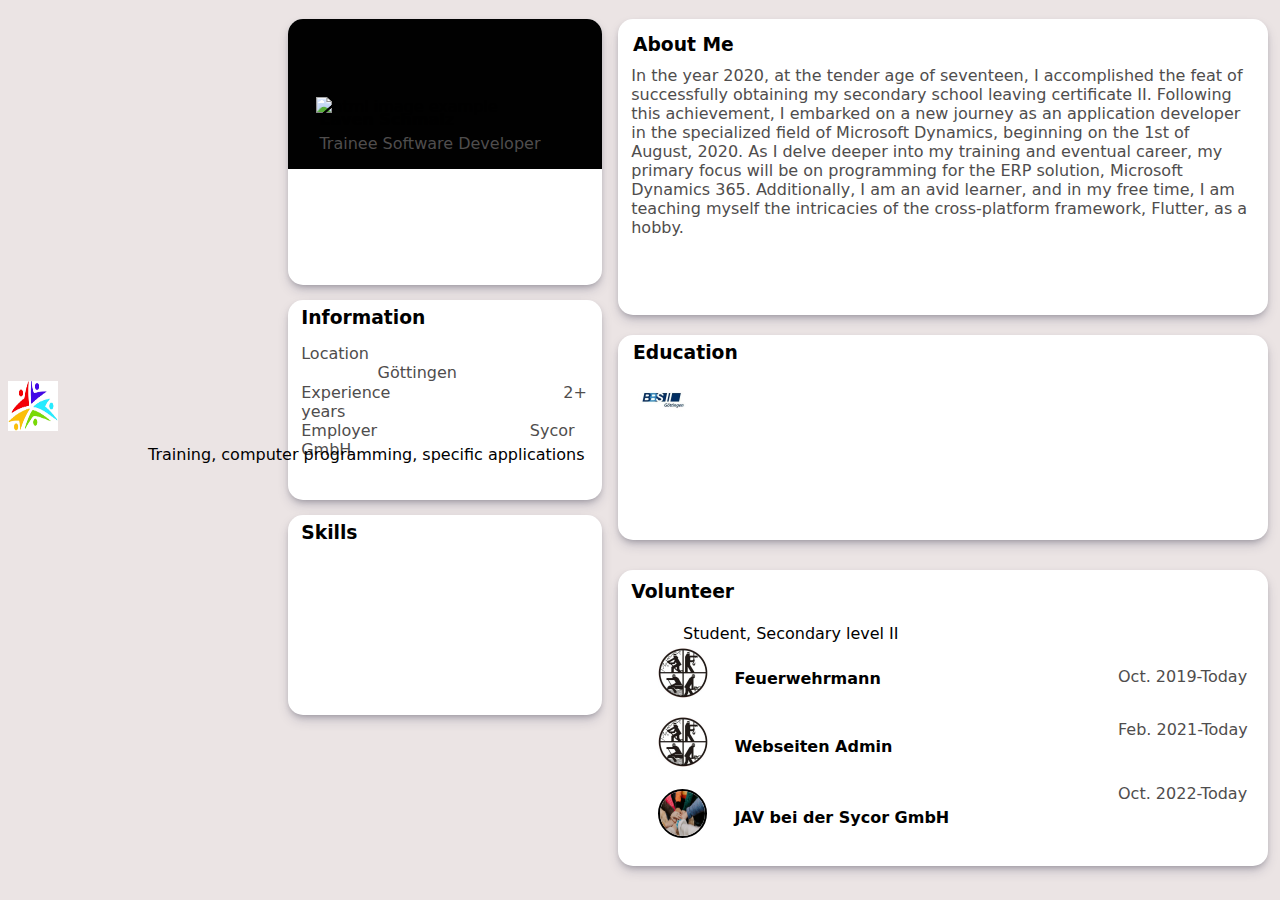
==== index.html @ 40fe6e78 "Rename Index.html to index.html" ====
<!DOCTYPE html>
<html>
    <head>
        <title>Home | Eaven</title>
        <link rel="icon" type="image/x-icon" href="/img/favIcon.png">
        <link rel="stylesheet" href="styles.css">
    </head>
    <body>
        <section class="Container">
                <div class="profil">
                    <div class="card-image background"></div>
                        <div class="avatar"><img alt="html image example" src="img/avatar3.png" width="105" height="105" />
                        </div>
                    <br>
                    <p style="font-weight: bold;">Eaven Schmalz</p>
                    <p style="color:rgb(79, 77, 77);">Trainee Software Developer</p>
                </div>
                <div class="sidecard">
                    <div class="cardheadline"><h3>Information</h3></div>
                    <div class="Location" style="color:rgb(79, 77, 77);" ><p>Location &nbsp;&nbsp;&nbsp;&nbsp;&nbsp;&nbsp;&nbsp;&nbsp;&nbsp;&nbsp;&nbsp;&nbsp; &nbsp; &nbsp; &nbsp; &nbsp;&nbsp;&nbsp;&nbsp;&nbsp;&nbsp;&nbsp;&nbsp;&nbsp;&nbsp;&nbsp;&nbsp;&nbsp;&nbsp;&nbsp;Göttingen</p></div>
                    <div class="Location" style="color:rgb(79, 77, 77);" ><p>Experience  &nbsp;&nbsp;&nbsp;&nbsp;&nbsp;&nbsp;&nbsp;&nbsp;&nbsp;&nbsp;&nbsp; &nbsp; &nbsp; &nbsp;&nbsp;&nbsp;&nbsp;&nbsp;&nbsp;&nbsp;&nbsp;&nbsp;&nbsp;&nbsp;&nbsp;&nbsp;&nbsp;&nbsp;&nbsp;     2+ years</p></div>
                    <div class="Location" style="color:rgb(79, 77, 77);"><p>Employer &nbsp;&nbsp;&nbsp;&nbsp;&nbsp;&nbsp;&nbsp;&nbsp;&nbsp;&nbsp;&nbsp;&nbsp;&nbsp;&nbsp; &nbsp; &nbsp; &nbsp;&nbsp;&nbsp;&nbsp;&nbsp;&nbsp;&nbsp;&nbsp;&nbsp;&nbsp;Sycor GmbH</p></div>
                </div>
                <div class="sidecard">
                    <div class="cardheadline"><h3>Skills</h3></div> 
                    <p></p>    
                </div>
                <div class="aboutMeCard">
                   <h3>About Me</h3>
                        <div class="cardheadline"><div class="aboutText"></div>
                            <p style="color:rgb(79, 77, 77);">In the year 2020, at the tender age of seventeen, I accomplished the feat of successfully obtaining my secondary school leaving certificate II. Following this achievement, I embarked on a new journey as an application developer in the specialized field of Microsoft Dynamics, beginning on the 1st of August, 2020.
                             As I delve deeper into my training and eventual career, my primary focus will be on programming for the ERP solution, Microsoft Dynamics 365. Additionally, I am an avid learner, and in my free time, I am teaching myself the intricacies of the cross-platform framework, Flutter, as a hobby.</p> 
                         </div>

                         <div class="aboutMeCard">

                         </div>

                         <div class="MailTo"><a href="mailto:eaven@eschmalz.de?subject"=Kontakt%mit%Eaven><span style="text-decoration: none">eaven@eschmalz.de</span></a>
                         <style>
                            a{text-decoration: none;
                            font-family: ui-sans-serif,system-ui,-apple-system,BlinkMacSystemFont,Segoe UI,Roboto,Helvetica Neue,Arial,Noto Sans,sans-serif,Apple Color Emoji,Segoe UI Emoji,Segoe UI Symbol,Noto Color Emoji;}
                         </style>
                        </div>
                    </div>
                    <div class="Icons">
                        <Icons class="fa-brands fa-github"></Icons>
                        <Icons class="fa-brands fa-linkedin"></Icons>
                        <Icons class="fa-brands fa-instagram"></Icons>
                        <Icons class="fa-brands fa-twitter"></Icons>
                    </div>
                    <div class="educationCard">
                    </div>
                    <div class="volunteerCard">
                        <div class="Resume"><div class="aboutText"></div>
                        <div class="cardheadline"><h3>Volunteer</h3></div> 
                        <div class="FeuerwehrPicFW"><img alt="html image example" src="img/FeuerwehrLogo.jfif" width="50" height="50"/>
                        <div class="volunteerTextFW" style="font-weight: 600;">Feuerwehrmann</div> 
                        <div class="FeuerwehrPicAW"><img alt="html image example" src="img/FeuerwehrLogo.jfif" width="50" height="50"/>
                        <div class="volunteerTextWA" style="font-weight: 600;">Webseiten&nbsp;Admin</div>
                        <div class="javPic"><img alt="" src="img/javPic.jpg" width="45" height="45"/>
                        <div class="volunteerTextWA" style="font-weight: 600;">JAV&nbsp;bei&nbsp;der&nbsp;Sycor&nbsp;GmbH&nbsp;</div>
                    </div>
                    </div>
                </div>
            </section>
            <div class="fwText"><p style="color:rgb(79, 77, 77);" >Oct. 2019-Today</p></div> 
            <div class="WAText"><p style="color:rgb(79, 77, 77);" >Feb. 2021-Today</p></div>
            <div class="JAVText"><p style="color:rgb(79, 77, 77);" >Oct. 2022-Today</p></div>
             <!--<div class="hr1"><hr style="border-width: 1.8px;" width="500"></div> --> 
             <div class="educationText"><h3>Education</h3></div> 
             <div class="obsImage"><img alt="html image example" src="/img/obsl.jpg" width="50" height="50"/></div>
             <div class="bbs2Image"><img alt="html image example" src="img/bbs2.jfif" width="50" height="50"/></div>

             <div class="InfoschoolBBS2"><p>Training, computer programming, specific applications</p></div>
             <div class="InfoschoolSecLvl2"><p>Student, Secondary level II</p></div>
             


    </body>
    <footer>
    </footer>
</html>
---- styles.css ----
:root{
   --background-Color: rgb(235, 228, 228);
   --box-Shadow: rgba(50, 50, 93, 0.25) 0px 6px 12px -2px, rgba(0, 0, 0, 0.3) 0px 3px 7px -3px;

}

body {
    background-color: var(--background-Color);
  }

.container{
    display: flex;
    flex-wrap: wrap;
}
.aboutMeCard h3 {
    margin-top: -11%;
    font-weight: 600;
    padding: 1mm;
    flex-wrap: wrap;

}

.Location {
font-family: ui-sans-serif,system-ui,-apple-system,BlinkMacSystemFont,Segoe UI,Roboto,Helvetica Neue,Arial,Noto Sans,sans-serif,Apple Color Emoji,Segoe UI Emoji,Segoe UI Symbol,Noto Color Emoji;
margin-left: 3.5mm;
margin-top: -15mm;
flex-wrap: wrap;

}

.cardheadline {
    font-family: ui-sans-serif,system-ui,-apple-system,BlinkMacSystemFont,Segoe UI,Roboto,Helvetica Neue,Arial,Noto Sans,sans-serif,Apple Color Emoji,Segoe UI Emoji,Segoe UI Symbol,Noto Color Emoji;
    padding:3.5mm;
    margin-top: -8%;
    flex-wrap: wrap;

}

.profil{
    font-family: ui-sans-serif,system-ui,-apple-system,BlinkMacSystemFont,Segoe UI,Roboto,Helvetica Neue,Arial,Noto Sans,sans-serif,Apple Color Emoji,Segoe UI Emoji,Segoe UI Symbol,Noto Color Emoji;
    margin: 19px 350px 10px 280px;
    background-color: white;
    width: 314px;
    height: 266px;
    border-radius: 15px;
    box-shadow: var(--box-Shadow);
    flex-wrap: wrap;
}

.profil p{
    font-family: ui-sans-serif,system-ui,-apple-system,BlinkMacSystemFont,Segoe UI,Roboto,Helvetica Neue,Arial,Noto Sans,sans-serif,Apple Color Emoji,Segoe UI Emoji,Segoe UI Symbol,Noto Color Emoji;
    margin-top: -95px;
    padding: 10%;
    line-height:2.5;
    flex-wrap: wrap;

}

.aboutMeCard h3{
    padding: 15px;
    flex-wrap: wrap;

}
.aboutMeCard{
    font-family: ui-sans-serif,system-ui,-apple-system,BlinkMacSystemFont,Segoe UI,Roboto,Helvetica Neue,Arial,Noto Sans,sans-serif,Apple Color Emoji,Segoe UI Emoji,Segoe UI Symbol,Noto Color Emoji;
    background-color:white;
    width: 650px;
    height: 296px;
    border-radius: 15px;
    box-shadow: var(--box-Shadow);
    margin: -709px 100px -10px 610px;
    flex-wrap: wrap; 
}

.sidecard{
    display: flex;
    font-family: ui-sans-serif,system-ui,-apple-system,BlinkMacSystemFont,Segoe UI,Roboto,Helvetica Neue,Arial,Noto Sans,sans-serif,Apple Color Emoji,Segoe UI Emoji,Segoe UI Symbol,Noto Color Emoji;
    margin: 15px 150px 13px 280px;
    background-color: white;
    width: 314px;
    height: 200px;
    border-radius: 15px;
    box-shadow: var(--box-Shadow);
    flex-wrap: wrap;
}
.card{
    background-color: var(--background-Color);
    width: 650px;
    height: 296px;
    border-radius: 15px;
    box-shadow:var(--box-Shadow);
    flex-wrap: wrap;

}
.avatar {
    padding: 9%;
    margin-top: -100px;
    flex-wrap: wrap;

}

  .MailTo {
    font-family: ui-sans-serif,system-ui,-apple-system,BlinkMacSystemFont,Segoe UI,Roboto,Helvetica Neue,Arial,Noto Sans,sans-serif,Apple Color Emoji,Segoe UI Emoji,Segoe UI Symbol,Noto Color Emoji;
    padding: 3mm;
    margin-top: -18px;
    text-decoration: none;
    color:chocolate;
}
  
.card-image {
    background-color: rgb(1, 1, 1);
    height: 150px;
    background-size: cover;
    border-radius: 15px 15px 0 0;
    flex-wrap: wrap;

}

.background {
    background-image: url('img/Background.jpg');
    flex-wrap: wrap;


}

.InfoschoolBBS2{
    font-family: ui-sans-serif,system-ui,-apple-system,BlinkMacSystemFont,Segoe UI,Roboto,Helvetica Neue,Arial,Noto Sans,sans-serif,Apple Color Emoji,Segoe UI Emoji,Segoe UI Symbol,Noto Color Emoji;
    margin-right: -112px;
    flex-wrap: wrap;

}
.InfoschoolSecLvl2{
    font-family: ui-sans-serif,system-ui,-apple-system,BlinkMacSystemFont,Segoe UI,Roboto,Helvetica Neue,Arial,Noto Sans,sans-serif,Apple Color Emoji,Segoe UI Emoji,Segoe UI Symbol,Noto Color Emoji;
    margin-left: 675px;
    flex-wrap: wrap;

}



.volunteerCard {
    display: flex;
    font-family: ui-sans-serif,system-ui,-apple-system,BlinkMacSystemFont,Segoe UI,Roboto,Helvetica Neue,Arial,Noto Sans,sans-serif,Apple Color Emoji,Segoe UI Emoji,Segoe UI Symbol,Noto Color Emoji;
    margin: 30px 145px 265px 610px;
    background-color: white;
    width: 650px;
    height: 296px;
    border-radius: 15px;
    box-shadow: var(--box-Shadow);
    flex-wrap: wrap;
}

.educationCard{
    width: 650px;
    height: 205px;
    flex-wrap: wrap;
    margin: 30px -150px 26px 610px;
    background-color: white;
    border-radius: 15px;
    box-shadow: var(--box-Shadow);
    font-family: ui-sans-serif,system-ui,-apple-system,BlinkMacSystemFont,Segoe UI,Roboto,Helvetica Neue,Arial,Noto Sans,sans-serif,Apple Color Emoji,Segoe UI Emoji,Segoe UI Symbol,Noto Color Emoji;
}

.FeuerwehrPicFW {
    padding: 15%;
    margin-top: -25px;
}
.FeuerwehrPicAW {
    margin-top: -3px;
}

.volunteerTextFW{
    font-family: ui-sans-serif,system-ui,-apple-system,BlinkMacSystemFont,Segoe UI,Roboto,Helvetica Neue,Arial,Noto Sans,sans-serif,Apple Color Emoji,Segoe UI Emoji,Segoe UI Symbol,Noto Color Emoji;
    padding: 17%;
    margin-top: -65px;
    margin-left: 45px;
}

.volunteerTextWA{
    font-family: ui-sans-serif,system-ui,-apple-system,BlinkMacSystemFont,Segoe UI,Roboto,Helvetica Neue,Arial,Noto Sans,sans-serif,Apple Color Emoji,Segoe UI Emoji,Segoe UI Symbol,Noto Color Emoji;
    padding: 17%;
    margin-top: -65px;
    margin-left: 45px;
}

.resumeCard{
    width: 650px;
    height: 360px;
    margin: 30px -150px 26px 610px;
    background-color: white;
    border-radius: 15px;
    box-shadow: var(--box-Shadow);
    font-family: ui-sans-serif,system-ui,-apple-system,BlinkMacSystemFont,Segoe UI,Roboto,Helvetica Neue,Arial,Noto Sans,sans-serif,Apple Color Emoji,Segoe UI Emoji,Segoe UI Symbol,Noto Color Emoji;
}

.javPic{
    margin-top: 1px;
}

.javPic img{
    border-radius: 50%;
    border: 2px solid black;
}
.bbs2Image{
    border-radius: 50%;
    margin-top: -60px;
    margin-left: 630px;
}

.fwText{
    font-family: ui-sans-serif,system-ui,-apple-system,BlinkMacSystemFont,Segoe UI,Roboto,Helvetica Neue,Arial,Noto Sans,sans-serif,Apple Color Emoji,Segoe UI Emoji,Segoe UI Symbol,Noto Color Emoji;
    margin-left: 1110px;
    margin-top: -464px;
}

.WAText{
    font-family: ui-sans-serif,system-ui,-apple-system,BlinkMacSystemFont,Segoe UI,Roboto,Helvetica Neue,Arial,Noto Sans,sans-serif,Apple Color Emoji,Segoe UI Emoji,Segoe UI Symbol,Noto Color Emoji;
    margin-left: 1110px;
    margin-top: 34px;
}

.InfoschoolBBS2{
font-family: ui-sans-serif,system-ui,-apple-system,BlinkMacSystemFont,Segoe UI,Roboto,Helvetica Neue,Arial,Noto Sans,sans-serif,Apple Color Emoji,Segoe UI Emoji,Segoe UI Symbol,Noto Color Emoji;
margin-left: 140px;
margin-bottom: 160px;
}

.JAVText{
    font-family: ui-sans-serif,system-ui,-apple-system,BlinkMacSystemFont,Segoe UI,Roboto,Helvetica Neue,Arial,Noto Sans,sans-serif,Apple Color Emoji,Segoe UI Emoji,Segoe UI Symbol,Noto Color Emoji;
    margin-left: 1110px;
    margin-top: 45px;
}

.educationText{
    font-family: ui-sans-serif,system-ui,-apple-system,BlinkMacSystemFont,Segoe UI,Roboto,Helvetica Neue,Arial,Noto Sans,sans-serif,Apple Color Emoji,Segoe UI Emoji,Segoe UI Symbol,Noto Color Emoji;
    margin-left: 625px;
    margin-top: -480px;
}

.hr1{
    margin-top: -120px;
}
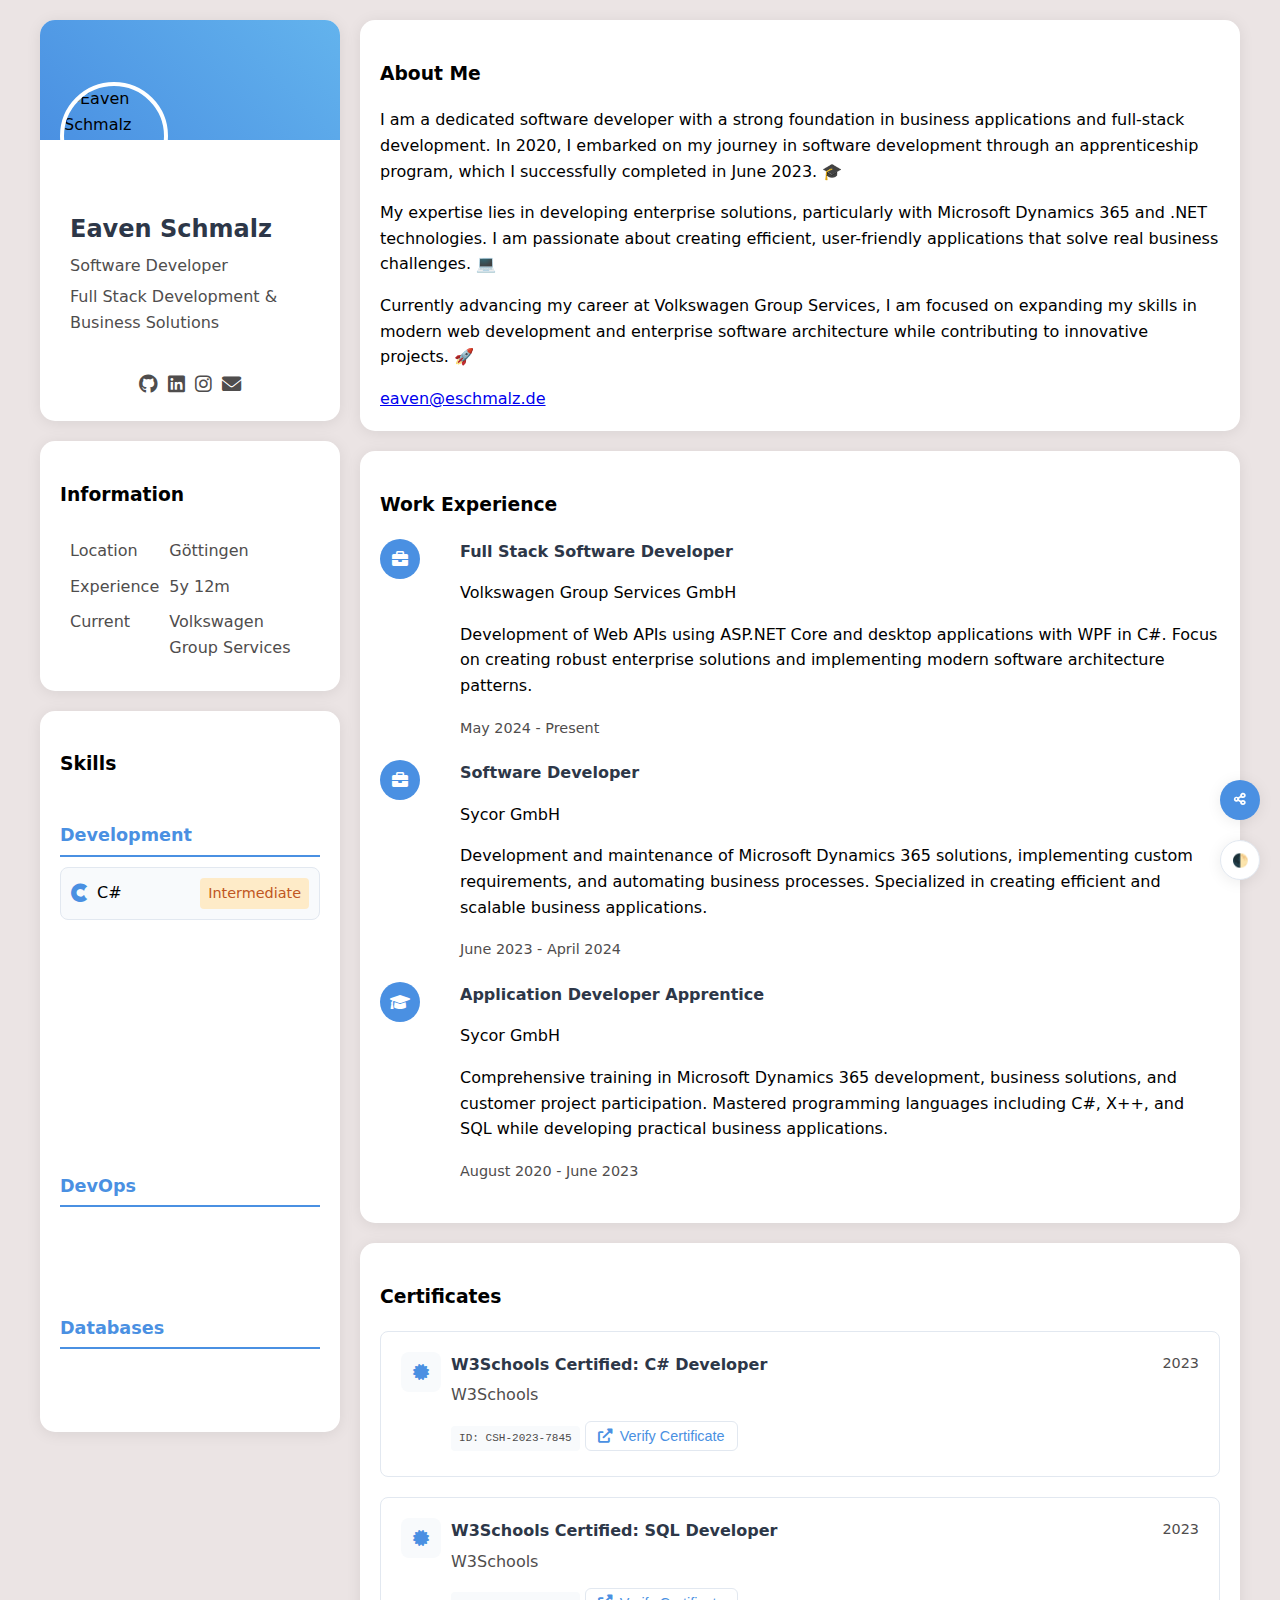
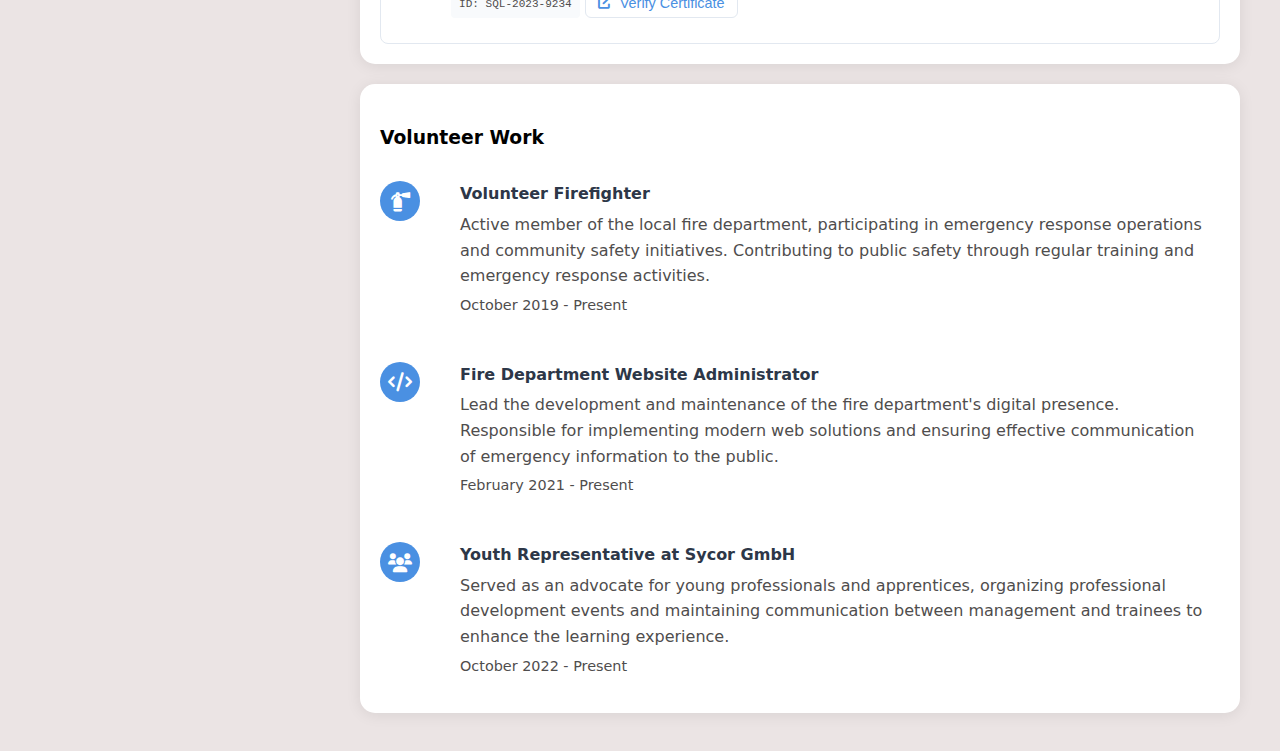
==== commit 5bd28714: "feat: update skill and volunteer sections with new icons and information" ====
--- a/index.html
+++ b/index.html
@@ -1,83 +1,280 @@
 <!DOCTYPE html>
-<html>
-    <head>
-        <title>Home | Eaven</title>
-        <link rel="icon" type="image/x-icon" href="/img/favIcon.png">
-        <link rel="stylesheet" href="styles.css">
-    </head>
-    <body>
-        <section class="Container">
-                <div class="profil">
-                    <div class="card-image background"></div>
-                        <div class="avatar"><img alt="html image example" src="img/avatar3.png" width="105" height="105" />
+<html lang="en">
+<head>
+    <meta charset="UTF-8">
+    <meta name="viewport" content="width=device-width, initial-scale=1.0">
+    <meta property="og:title" content="Eaven Schmalz - Software Developer">
+    <meta property="og:description" content="Portfolio of Eaven Schmalz - Full Stack Developer">
+    <meta property="og:image" content="/img/avatar3.png">
+    <title>Home | Eaven</title>
+    <link rel="icon" type="image/x-icon" href="/img/favIcon.png">
+    <link rel="stylesheet" href="styles.css">
+    <link rel="stylesheet" href="https://cdnjs.cloudflare.com/ajax/libs/font-awesome/6.0.0/css/all.min.css">
+</head>
+<body>
+    <!-- Share Button -->
+    <button id="shareButton" class="share-button" aria-label="Share">
+        <i class="fas fa-share-alt"></i>
+    </button>
+
+    <!-- Dark Mode Toggle -->
+    <button id="darkModeToggle" class="dark-mode-toggle" aria-label="Toggle Dark Mode">
+        🌓
+    </button>
+
+    <!-- Share Modal -->
+    <div id="shareModal" class="modal">
+        <div class="modal-content">
+            <span class="close-modal">&times;</span>
+            <h3>Share Profile</h3>
+            <div class="share-options">
+                <button class="share-option" data-platform="linkedin">
+                    <i class="fab fa-linkedin"></i> LinkedIn
+                </button>
+                <button class="share-option" data-platform="twitter">
+                    <i class="fab fa-twitter"></i> Twitter
+                </button>
+                <button class="share-option" data-platform="email">
+                    <i class="fas fa-envelope"></i> Email
+                </button>
+            </div>
+        </div>
+    </div>
+
+    <div class="container">
+        <div class="sidebar">
+            <!-- Profile Card -->
+            <div class="card profile-card">
+                <div class="profile-header">
+                    <div class="background-image"></div>
+                    <img src="/img/avatar3.png" alt="Eaven Schmalz" class="avatar">
+                </div>
+                <div class="profile-info">
+                    <h2>Eaven Schmalz</h2>
+                    <p>Software Developer</p>
+                    <p>Full Stack Development & Business Solutions</p>
+                </div>
+                <div class="social-links">
+                    <a href="https://github.com/yourprofile" target="_blank"><i class="fab fa-github"></i></a>
+                    <a href="https://linkedin.com/in/yourprofile" target="_blank"><i class="fab fa-linkedin"></i></a>
+                    <a href="https://instagram.com/yourprofile" target="_blank"><i class="fab fa-instagram"></i></a>
+                    <a href="mailto:eaven@eschmalz.de"><i class="fas fa-envelope"></i></a>
+                </div>
+            </div>
+
+            <!-- Information Card -->
+            <div class="card info-card">
+                <h3>Information</h3>
+                <div class="info-grid">
+                    <span>Location</span>
+                    <span>Göttingen</span>
+                    <span>Experience</span>
+                    <span data-start-date="2020-08-01">3+ years</span>
+                    <span>Current</span>
+                    <span>Volkswagen Group Services</span>
+                </div>
+            </div>
+
+            <!-- Skills Card -->
+            <div class="card skills-card">
+                <h3>Skills</h3>
+                <div class="skills-container">
+                    <!-- Development -->
+                    <div class="skills-category">
+                        <h4>Development</h4>
+                        <div class="skills-grid">
+                            
+                            <div class="skill-item" data-category="Development">
+                                <div class="skill-header">
+                                    <i class="fab fa-cuttlefish"></i>
+                                    <span>C#</span>
+                                </div>
+                                <div class="skill-level intermediate">Intermediate</div>
+                            </div>
+                            <div class="skill-item" data-category="Development">
+                                <div class="skill-header">
+                                    <i class="fab fa-js"></i>
+                                    <span>JavaScript</span>
+                                </div>
+                                <div class="skill-level beginner">Beginner</div>
+                            </div>
+                            <div class="skill-item" data-category="Development">
+                                <div class="skill-header">
+                                    <i class="fas fa-code"></i>
+                                    <span>ASP.NET Core</span>
+                                </div>
+                                <div class="skill-level intermediate">Intermediate</div>
+                            </div>
+                            <div class="skill-item" data-category="Development">
+                                <div class="skill-header">
+                                    <i class="fas fa-code"></i>
+                                    <span>WPF</span>
+                                </div>
+                                <div class="skill-level intermediate">Intermediate</div>
+                            </div>
                         </div>
-                    <br>
-                    <p style="font-weight: bold;">Eaven Schmalz</p>
-                    <p style="color:rgb(79, 77, 77);">Trainee Software Developer</p>
-                </div>
-                <div class="sidecard">
-                    <div class="cardheadline"><h3>Information</h3></div>
-                    <div class="Location" style="color:rgb(79, 77, 77);" ><p>Location &nbsp;&nbsp;&nbsp;&nbsp;&nbsp;&nbsp;&nbsp;&nbsp;&nbsp;&nbsp;&nbsp;&nbsp; &nbsp; &nbsp; &nbsp; &nbsp;&nbsp;&nbsp;&nbsp;&nbsp;&nbsp;&nbsp;&nbsp;&nbsp;&nbsp;&nbsp;&nbsp;&nbsp;&nbsp;&nbsp;Göttingen</p></div>
-                    <div class="Location" style="color:rgb(79, 77, 77);" ><p>Experience  &nbsp;&nbsp;&nbsp;&nbsp;&nbsp;&nbsp;&nbsp;&nbsp;&nbsp;&nbsp;&nbsp; &nbsp; &nbsp; &nbsp;&nbsp;&nbsp;&nbsp;&nbsp;&nbsp;&nbsp;&nbsp;&nbsp;&nbsp;&nbsp;&nbsp;&nbsp;&nbsp;&nbsp;&nbsp;     2+ years</p></div>
-                    <div class="Location" style="color:rgb(79, 77, 77);"><p>Employer &nbsp;&nbsp;&nbsp;&nbsp;&nbsp;&nbsp;&nbsp;&nbsp;&nbsp;&nbsp;&nbsp;&nbsp;&nbsp;&nbsp; &nbsp; &nbsp; &nbsp;&nbsp;&nbsp;&nbsp;&nbsp;&nbsp;&nbsp;&nbsp;&nbsp;&nbsp;Sycor GmbH</p></div>
-                </div>
-                <div class="sidecard">
-                    <div class="cardheadline"><h3>Skills</h3></div> 
-                    <p></p>    
-                </div>
-                <div class="aboutMeCard">
-                   <h3>About Me</h3>
-                        <div class="cardheadline"><div class="aboutText"></div>
-                            <p style="color:rgb(79, 77, 77);">In the year 2020, at the tender age of seventeen, I accomplished the feat of successfully obtaining my secondary school leaving certificate II. Following this achievement, I embarked on a new journey as an application developer in the specialized field of Microsoft Dynamics, beginning on the 1st of August, 2020.
-                             As I delve deeper into my training and eventual career, my primary focus will be on programming for the ERP solution, Microsoft Dynamics 365. Additionally, I am an avid learner, and in my free time, I am teaching myself the intricacies of the cross-platform framework, Flutter, as a hobby.</p> 
-                         </div>
-
-                         <div class="aboutMeCard">
-
-                         </div>
-
-                         <div class="MailTo"><a href="mailto:eaven@eschmalz.de?subject"=Kontakt%mit%Eaven><span style="text-decoration: none">eaven@eschmalz.de</span></a>
-                         <style>
-                            a{text-decoration: none;
-                            font-family: ui-sans-serif,system-ui,-apple-system,BlinkMacSystemFont,Segoe UI,Roboto,Helvetica Neue,Arial,Noto Sans,sans-serif,Apple Color Emoji,Segoe UI Emoji,Segoe UI Symbol,Noto Color Emoji;}
-                         </style>
+                    </div>
+
+                    <!-- DevOps -->
+                    <div class="skills-category">
+                        <h4>DevOps</h4>
+                        <div class="skills-grid">
+                            <div class="skill-item" data-category="DevOps">
+                                <div class="skill-header">
+                                    <i class="fab fa-git-alt"></i>
+                                    <span>Git</span>
+                                </div>
+                                <div class="skill-level intermediate">Intermediate</div>
+                            </div>
                         </div>
                     </div>
-                    <div class="Icons">
-                        <Icons class="fa-brands fa-github"></Icons>
-                        <Icons class="fa-brands fa-linkedin"></Icons>
-                        <Icons class="fa-brands fa-instagram"></Icons>
-                        <Icons class="fa-brands fa-twitter"></Icons>
-                    </div>
-                    <div class="educationCard">
-                    </div>
-                    <div class="volunteerCard">
-                        <div class="Resume"><div class="aboutText"></div>
-                        <div class="cardheadline"><h3>Volunteer</h3></div> 
-                        <div class="FeuerwehrPicFW"><img alt="html image example" src="img/FeuerwehrLogo.jfif" width="50" height="50"/>
-                        <div class="volunteerTextFW" style="font-weight: 600;">Feuerwehrmann</div> 
-                        <div class="FeuerwehrPicAW"><img alt="html image example" src="img/FeuerwehrLogo.jfif" width="50" height="50"/>
-                        <div class="volunteerTextWA" style="font-weight: 600;">Webseiten&nbsp;Admin</div>
-                        <div class="javPic"><img alt="" src="img/javPic.jpg" width="45" height="45"/>
-                        <div class="volunteerTextWA" style="font-weight: 600;">JAV&nbsp;bei&nbsp;der&nbsp;Sycor&nbsp;GmbH&nbsp;</div>
-                    </div>
-                    </div>
-                </div>
-            </section>
-            <div class="fwText"><p style="color:rgb(79, 77, 77);" >Oct. 2019-Today</p></div> 
-            <div class="WAText"><p style="color:rgb(79, 77, 77);" >Feb. 2021-Today</p></div>
-            <div class="JAVText"><p style="color:rgb(79, 77, 77);" >Oct. 2022-Today</p></div>
-             <!--<div class="hr1"><hr style="border-width: 1.8px;" width="500"></div> --> 
-             <div class="educationText"><h3>Education</h3></div> 
-             <div class="obsImage"><img alt="html image example" src="/img/obsl.jpg" width="50" height="50"/></div>
-             <div class="bbs2Image"><img alt="html image example" src="img/bbs2.jfif" width="50" height="50"/></div>
-
-             <div class="InfoschoolBBS2"><p>Training, computer programming, specific applications</p></div>
-             <div class="InfoschoolSecLvl2"><p>Student, Secondary level II</p></div>
-             
-
-
-    </body>
-    <footer>
-    </footer>
-</html>
+
+                    <!-- Databases -->
+                    <div class="skills-category">
+                        <h4>Databases</h4>
+                        <div class="skills-grid">
+                            <div class="skill-item" data-category="Database">
+                                <div class="skill-header">
+                                    <i class="fas fa-database"></i>
+                                    <span>SQL</span>
+                                </div>
+                                <div class="skill-level intermediate">Intermediate</div>
+                            </div>
+                        </div>
+                    </div>
+                </div>
+            </div>
+        </div>
+
+        <div class="main-content">
+            <!-- About Me Card -->
+            <div class="card about-card">
+                <h3>About Me</h3>
+                <p>I am a dedicated software developer with a strong foundation in business applications and full-stack development. In 2020, I embarked on my journey in software development through an apprenticeship program, which I successfully completed in June 2023. 🎓</p>
+                <p>My expertise lies in developing enterprise solutions, particularly with Microsoft Dynamics 365 and .NET technologies. I am passionate about creating efficient, user-friendly applications that solve real business challenges. 💻</p>
+                <p>Currently advancing my career at Volkswagen Group Services, I am focused on expanding my skills in modern web development and enterprise software architecture while contributing to innovative projects. 🚀</p>
+                <a href="mailto:eaven@eschmalz.de" class="contact-email">eaven@eschmalz.de</a>
+            </div>
+
+            <!-- Work Experience Card -->
+            <div class="card experience-card">
+                <h3>Work Experience</h3>
+                
+                <div class="timeline-item">
+                    <div class="timeline-icon">
+                        <i class="fas fa-briefcase"></i>
+                    </div>
+                    <div class="timeline-content">
+                        <h4>Full Stack Software Developer</h4>
+                        <p>Volkswagen Group Services GmbH</p>
+                        <p>Development of Web APIs using ASP.NET Core and desktop applications with WPF in C#. Focus on creating robust enterprise solutions and implementing modern software architecture patterns.</p>
+                        <span class="timeline-date">May 2024 - Present</span>
+                    </div>
+                </div>
+
+                <div class="timeline-item">
+                    <div class="timeline-icon">
+                        <i class="fas fa-briefcase"></i>
+                    </div>
+                    <div class="timeline-content">
+                        <h4>Software Developer</h4>
+                        <p>Sycor GmbH</p>
+                        <p>Development and maintenance of Microsoft Dynamics 365 solutions, implementing custom requirements, and automating business processes. Specialized in creating efficient and scalable business applications.</p>
+                        <span class="timeline-date">June 2023 - April 2024</span>
+                    </div>
+                </div>
+
+                <div class="timeline-item">
+                    <div class="timeline-icon">
+                        <i class="fas fa-graduation-cap"></i>
+                    </div>
+                    <div class="timeline-content">
+                        <h4>Application Developer Apprentice</h4>
+                        <p>Sycor GmbH</p>
+                        <p>Comprehensive training in Microsoft Dynamics 365 development, business solutions, and customer project participation. Mastered programming languages including C#, X++, and SQL while developing practical business applications.</p>
+                        <span class="timeline-date">August 2020 - June 2023</span>
+                    </div>
+                </div>
+            </div>
+
+            <!-- Certificates Card -->
+            <div class="card certificates-card">
+                <h3>Certificates</h3>
+            
+                <div class="certificate-item">
+                    <div class="certificate-icon">
+                        <i class="fas fa-certificate"></i>
+                    </div>
+                    <div class="certificate-info">
+                        <h4>W3Schools Certified: C# Developer</h4>
+                        <p>W3Schools</p>
+                        <p class="certificate-id">ID: CSH-2023-7845</p>
+                        <a href="https://verify.w3schools.com/" target="_blank" class="certificate-link">
+                            <button class="verify-btn">
+                                <i class="fas fa-external-link-alt"></i> Verify Certificate
+                            </button>
+                        </a>
+                    </div>
+                    <div class="certificate-date">2023</div>
+                </div>
+            
+                <div class="certificate-item">
+                    <div class="certificate-icon">
+                        <i class="fas fa-certificate"></i>
+                    </div>
+                    <div class="certificate-info">
+                        <h4>W3Schools Certified: SQL Developer</h4>
+                        <p>W3Schools</p>
+                        <p class="certificate-id">ID: SQL-2023-9234</p>
+                        <a href="https://verify.w3schools.com/" target="_blank" class="certificate-link">
+                            <button class="verify-btn">
+                                <i class="fas fa-external-link-alt"></i> Verify Certificate
+                            </button>
+                        </a>
+                    </div>
+                    <div class="certificate-date">2023</div>
+                </div>
+            </div>
+
+           <!-- Volunteer Card -->
+<!-- Volunteer Card -->
+<div class="card volunteer-card">
+    <h3>Volunteer Work</h3>
+    
+    <div class="volunteer-item">
+        <div class="volunteer-icon">
+            <i class="fas fa-fire-extinguisher"></i>
+        </div>
+        <div class="volunteer-info">
+            <h4>Volunteer Firefighter</h4>
+            <p>Active member of the local fire department, participating in emergency response operations and community safety initiatives. Contributing to public safety through regular training and emergency response activities.</p>
+            <p class="volunteer-date">October 2019 - Present</p>
+        </div>
+    </div>
+
+    <div class="volunteer-item">
+        <div class="volunteer-icon">
+            <i class="fas fa-code"></i>
+        </div>
+        <div class="volunteer-info">
+            <h4>Fire Department Website Administrator</h4>
+            <p>Lead the development and maintenance of the fire department's digital presence. Responsible for implementing modern web solutions and ensuring effective communication of emergency information to the public.</p>
+            <p class="volunteer-date">February 2021 - Present</p>
+        </div>
+    </div>
+
+    <div class="volunteer-item">
+        <div class="volunteer-icon">
+            <i class="fas fa-users"></i>
+        </div>
+        <div class="volunteer-info">
+            <h4>Youth Representative at Sycor GmbH</h4>
+            <p>Served as an advocate for young professionals and apprentices, organizing professional development events and maintaining communication between management and trainees to enhance the learning experience.</p>
+            <p class="volunteer-date">October 2022 - Present</p>
+        </div>
+    </div>
+</div>
+
+    <script src="scripts.js"></script>
+</body>
+</html>--- a/styles.css
+++ b/styles.css
@@ -1,242 +1,533 @@
-:root{
-   --background-Color: rgb(235, 228, 228);
-   --box-Shadow: rgba(50, 50, 93, 0.25) 0px 6px 12px -2px, rgba(0, 0, 0, 0.3) 0px 3px 7px -3px;
-
-}
-
+:root {
+    --card-bg: white;
+    --text-gray: rgb(79, 77, 77);
+    --background: rgb(235, 228, 228);
+    --card-shadow: 0 2px 15px rgba(0, 0, 0, 0.08);
+    --primary-color: #4a90e2;
+    --border-radius: 15px;
+    --spacing-sm: 10px;
+    --spacing-md: 20px;
+    --spacing-lg: 30px;
+    --text-primary: #2d3748;
+    --border-color: #e2e8f0;
+    --hover-bg: #f8fafc;
+}
+
+/* Base Styles */
 body {
-    background-color: var(--background-Color);
-  }
-
-.container{
-    display: flex;
-    flex-wrap: wrap;
-}
-.aboutMeCard h3 {
-    margin-top: -11%;
-    font-weight: 600;
-    padding: 1mm;
-    flex-wrap: wrap;
-
-}
-
-.Location {
-font-family: ui-sans-serif,system-ui,-apple-system,BlinkMacSystemFont,Segoe UI,Roboto,Helvetica Neue,Arial,Noto Sans,sans-serif,Apple Color Emoji,Segoe UI Emoji,Segoe UI Symbol,Noto Color Emoji;
-margin-left: 3.5mm;
-margin-top: -15mm;
-flex-wrap: wrap;
-
-}
-
-.cardheadline {
-    font-family: ui-sans-serif,system-ui,-apple-system,BlinkMacSystemFont,Segoe UI,Roboto,Helvetica Neue,Arial,Noto Sans,sans-serif,Apple Color Emoji,Segoe UI Emoji,Segoe UI Symbol,Noto Color Emoji;
-    padding:3.5mm;
-    margin-top: -8%;
-    flex-wrap: wrap;
-
-}
-
-.profil{
-    font-family: ui-sans-serif,system-ui,-apple-system,BlinkMacSystemFont,Segoe UI,Roboto,Helvetica Neue,Arial,Noto Sans,sans-serif,Apple Color Emoji,Segoe UI Emoji,Segoe UI Symbol,Noto Color Emoji;
-    margin: 19px 350px 10px 280px;
-    background-color: white;
-    width: 314px;
-    height: 266px;
-    border-radius: 15px;
-    box-shadow: var(--box-Shadow);
-    flex-wrap: wrap;
-}
-
-.profil p{
-    font-family: ui-sans-serif,system-ui,-apple-system,BlinkMacSystemFont,Segoe UI,Roboto,Helvetica Neue,Arial,Noto Sans,sans-serif,Apple Color Emoji,Segoe UI Emoji,Segoe UI Symbol,Noto Color Emoji;
-    margin-top: -95px;
-    padding: 10%;
-    line-height:2.5;
-    flex-wrap: wrap;
-
-}
-
-.aboutMeCard h3{
-    padding: 15px;
-    flex-wrap: wrap;
-
-}
-.aboutMeCard{
-    font-family: ui-sans-serif,system-ui,-apple-system,BlinkMacSystemFont,Segoe UI,Roboto,Helvetica Neue,Arial,Noto Sans,sans-serif,Apple Color Emoji,Segoe UI Emoji,Segoe UI Symbol,Noto Color Emoji;
-    background-color:white;
-    width: 650px;
-    height: 296px;
-    border-radius: 15px;
-    box-shadow: var(--box-Shadow);
-    margin: -709px 100px -10px 610px;
-    flex-wrap: wrap; 
-}
-
-.sidecard{
-    display: flex;
-    font-family: ui-sans-serif,system-ui,-apple-system,BlinkMacSystemFont,Segoe UI,Roboto,Helvetica Neue,Arial,Noto Sans,sans-serif,Apple Color Emoji,Segoe UI Emoji,Segoe UI Symbol,Noto Color Emoji;
-    margin: 15px 150px 13px 280px;
-    background-color: white;
-    width: 314px;
-    height: 200px;
-    border-radius: 15px;
-    box-shadow: var(--box-Shadow);
-    flex-wrap: wrap;
-}
-.card{
-    background-color: var(--background-Color);
-    width: 650px;
-    height: 296px;
-    border-radius: 15px;
-    box-shadow:var(--box-Shadow);
-    flex-wrap: wrap;
-
-}
+    background-color: var(--background);
+    font-family: ui-sans-serif, system-ui, -apple-system, BlinkMacSystemFont, Segoe UI, Roboto, Helvetica Neue, Arial, sans-serif;
+    margin: 0;
+    padding: var(--spacing-md);
+    line-height: 1.6;
+}
+
+/* Layout */
+.container {
+    max-width: 1200px;
+    margin: 0 auto;
+    display: grid;
+    grid-template-columns: 300px 1fr;
+    gap: var(--spacing-md);
+}
+
+/* Card Base */
+.card {
+    background: var(--card-bg);
+    border-radius: var(--border-radius);
+    padding: var(--spacing-md);
+    box-shadow: var(--card-shadow);
+    margin-bottom: var(--spacing-md);
+}
+
+/* Profile Section */
+.profile-header {
+    position: relative;
+    margin: calc(-1 * var(--spacing-md)) calc(-1 * var(--spacing-md)) 0;
+}
+
+.background-image {
+    height: 120px;
+    background: linear-gradient(45deg, var(--primary-color), #63b3ed);
+    border-radius: var(--border-radius) var(--border-radius) 0 0;
+}
+
 .avatar {
-    padding: 9%;
-    margin-top: -100px;
-    flex-wrap: wrap;
-
-}
-
-  .MailTo {
-    font-family: ui-sans-serif,system-ui,-apple-system,BlinkMacSystemFont,Segoe UI,Roboto,Helvetica Neue,Arial,Noto Sans,sans-serif,Apple Color Emoji,Segoe UI Emoji,Segoe UI Symbol,Noto Color Emoji;
-    padding: 3mm;
-    margin-top: -18px;
+    width: 100px;
+    height: 100px;
+    border-radius: 50%;
+    border: 4px solid white;
+    position: absolute;
+    bottom: -50px;
+    left: var(--spacing-md);
+    object-fit: cover;
+}
+
+.profile-info {
+    margin-top: 60px;
+    padding: var(--spacing-sm);
+}
+
+.profile-info h2 {
+    margin: 0;
+    color: var(--text-primary);
+}
+
+.profile-info p {
+    color: var(--text-gray);
+    margin: 5px 0;
+}
+
+/* Social Links */
+.social-links {
+    display: flex;
+    gap: var(--spacing-sm);
+    margin-top: var(--spacing-md);
+    justify-content: center;
+}
+
+.social-links a {
+    color: var(--text-gray);
     text-decoration: none;
-    color:chocolate;
-}
-  
-.card-image {
-    background-color: rgb(1, 1, 1);
-    height: 150px;
-    background-size: cover;
-    border-radius: 15px 15px 0 0;
-    flex-wrap: wrap;
-
-}
-
-.background {
-    background-image: url('img/Background.jpg');
-    flex-wrap: wrap;
-
-
-}
-
-.InfoschoolBBS2{
-    font-family: ui-sans-serif,system-ui,-apple-system,BlinkMacSystemFont,Segoe UI,Roboto,Helvetica Neue,Arial,Noto Sans,sans-serif,Apple Color Emoji,Segoe UI Emoji,Segoe UI Symbol,Noto Color Emoji;
-    margin-right: -112px;
-    flex-wrap: wrap;
-
-}
-.InfoschoolSecLvl2{
-    font-family: ui-sans-serif,system-ui,-apple-system,BlinkMacSystemFont,Segoe UI,Roboto,Helvetica Neue,Arial,Noto Sans,sans-serif,Apple Color Emoji,Segoe UI Emoji,Segoe UI Symbol,Noto Color Emoji;
-    margin-left: 675px;
-    flex-wrap: wrap;
-
-}
-
-
-
-.volunteerCard {
-    display: flex;
-    font-family: ui-sans-serif,system-ui,-apple-system,BlinkMacSystemFont,Segoe UI,Roboto,Helvetica Neue,Arial,Noto Sans,sans-serif,Apple Color Emoji,Segoe UI Emoji,Segoe UI Symbol,Noto Color Emoji;
-    margin: 30px 145px 265px 610px;
-    background-color: white;
-    width: 650px;
-    height: 296px;
-    border-radius: 15px;
-    box-shadow: var(--box-Shadow);
-    flex-wrap: wrap;
-}
-
-.educationCard{
-    width: 650px;
-    height: 205px;
-    flex-wrap: wrap;
-    margin: 30px -150px 26px 610px;
-    background-color: white;
-    border-radius: 15px;
-    box-shadow: var(--box-Shadow);
-    font-family: ui-sans-serif,system-ui,-apple-system,BlinkMacSystemFont,Segoe UI,Roboto,Helvetica Neue,Arial,Noto Sans,sans-serif,Apple Color Emoji,Segoe UI Emoji,Segoe UI Symbol,Noto Color Emoji;
-}
-
-.FeuerwehrPicFW {
-    padding: 15%;
-    margin-top: -25px;
-}
-.FeuerwehrPicAW {
-    margin-top: -3px;
-}
-
-.volunteerTextFW{
-    font-family: ui-sans-serif,system-ui,-apple-system,BlinkMacSystemFont,Segoe UI,Roboto,Helvetica Neue,Arial,Noto Sans,sans-serif,Apple Color Emoji,Segoe UI Emoji,Segoe UI Symbol,Noto Color Emoji;
-    padding: 17%;
-    margin-top: -65px;
-    margin-left: 45px;
-}
-
-.volunteerTextWA{
-    font-family: ui-sans-serif,system-ui,-apple-system,BlinkMacSystemFont,Segoe UI,Roboto,Helvetica Neue,Arial,Noto Sans,sans-serif,Apple Color Emoji,Segoe UI Emoji,Segoe UI Symbol,Noto Color Emoji;
-    padding: 17%;
-    margin-top: -65px;
-    margin-left: 45px;
-}
-
-.resumeCard{
-    width: 650px;
-    height: 360px;
-    margin: 30px -150px 26px 610px;
-    background-color: white;
-    border-radius: 15px;
-    box-shadow: var(--box-Shadow);
-    font-family: ui-sans-serif,system-ui,-apple-system,BlinkMacSystemFont,Segoe UI,Roboto,Helvetica Neue,Arial,Noto Sans,sans-serif,Apple Color Emoji,Segoe UI Emoji,Segoe UI Symbol,Noto Color Emoji;
-}
-
-.javPic{
-    margin-top: 1px;
-}
-
-.javPic img{
+    font-size: 1.2em;
+    transition: all 0.3s ease;
+}
+
+.social-links a:hover {
+    color: var(--primary-color);
+    transform: translateY(-2px);
+}
+
+/* Information Grid */
+.info-grid {
+    display: grid;
+    grid-template-columns: auto 1fr;
+    gap: var(--spacing-sm);
+    color: var(--text-gray);
+    padding: var(--spacing-sm);
+}
+
+/* Skills Section */
+.skills-container {
+    display: flex;
+    flex-direction: column;
+    gap: var(--spacing-md);
+}
+
+.skills-category h4 {
+    color: var(--primary-color);
+    margin-bottom: var(--spacing-sm);
+    font-size: 1.1em;
+    border-bottom: 2px solid var(--primary-color);
+    padding-bottom: 5px;
+}
+
+.skills-grid {
+    display: grid;
+    gap: var(--spacing-sm);
+}
+
+.skill-item {
+    background: var(--hover-bg);
+    padding: var(--spacing-sm);
+    border-radius: 8px;
+    display: flex;
+    justify-content: space-between;
+    align-items: center;
+    transition: all 0.3s ease;
+    border: 1px solid var(--border-color);
+}
+
+.skill-item:hover {
+    transform: translateY(-2px);
+    box-shadow: 0 4px 6px rgba(0, 0, 0, 0.1);
+}
+
+.skill-header {
+    display: flex;
+    align-items: center;
+    gap: var(--spacing-sm);
+}
+
+.skill-header i {
+    color: var(--primary-color);
+    font-size: 1.2em;
+}
+
+.skill-level {
+    font-size: 0.9em;
+    padding: 4px 8px;
+    border-radius: 4px;
+    font-weight: 500;
+}
+
+.skill-level.expert {
+    background-color: #c6f6d5;
+    color: #2f855a;
+}
+
+.skill-level.advanced {
+    background-color: #e9d8fd;
+    color: #6b46c1;
+}
+
+.skill-level.intermediate {
+    background-color: #feebc8;
+    color: #c05621;
+}
+
+.skill-level.beginner {
+    background-color: #fed7d7;
+    color: #c53030;
+}
+
+/* Certificate Styles */
+.certificate-item {
+    display: flex;
+    align-items: flex-start;
+    margin-bottom: var(--spacing-md);
+    padding: var(--spacing-md);
+    border: 1px solid var(--border-color);
+    border-radius: 8px;
+    transition: all 0.3s ease;
+}
+
+.certificate-item:last-child {
+    margin-bottom: 0;
+}
+
+.certificate-icon {
+    width: 40px;
+    height: 40px;
+    display: flex;
+    align-items: center;
+    justify-content: center;
+    background: var(--hover-bg);
+    border-radius: 8px;
+    margin-right: var(--spacing-sm);
+    color: var(--primary-color);
+}
+
+.certificate-info {
+    flex: 1;
+}
+
+.certificate-info h4 {
+    margin: 0;
+    color: var(--text-primary);
+}
+
+.certificate-info p {
+    margin: 5px 0;
+    color: var(--text-gray);
+}
+
+.certificate-date {
+    color: var(--text-gray);
+    font-size: 0.9em;
+    white-space: nowrap;
+    margin-left: var(--spacing-md);
+}
+
+.certificate-id {
+    font-family: monospace;
+    font-size: 0.85em;
+    color: var(--text-gray);
+    background: var(--hover-bg);
+    padding: 4px 8px;
+    border-radius: 4px;
+    display: inline-block;
+    margin: 8px 0;
+}
+
+.verify-btn {
+    display: inline-flex;
+    align-items: center;
+    gap: 8px;
+    padding: 6px 12px;
+    margin-top: 8px;
+    border: 1px solid var(--border-color);
+    border-radius: 6px;
+    background: transparent;
+    color: var(--primary-color);
+    font-size: 0.9em;
+    cursor: pointer;
+    transition: all 0.2s ease;
+}
+
+.verify-btn:hover {
+    background: var(--primary-color);
+    color: white;
+    border-color: var(--primary-color);
+}
+
+.certificate-link {
+    text-decoration: none;
+}
+
+/* Timeline */
+.timeline-item {
+    display: flex;
+    margin-bottom: var(--spacing-md);
+    position: relative;
+    padding-left: 60px;
+}
+
+.timeline-icon {
+    width: 40px;
+    height: 40px;
     border-radius: 50%;
-    border: 2px solid black;
-}
-.bbs2Image{
+    background: var(--primary-color);
+    color: white;
+    display: flex;
+    align-items: center;
+    justify-content: center;
+    position: absolute;
+    left: 0;
+}
+
+.timeline-content {
+    margin-left: 20px;
+}
+
+.timeline-content h4 {
+    margin: 0;
+    color: var(--text-primary);
+}
+
+.timeline-date {
+    color: var(--text-gray);
+    font-size: 0.9em;
+}
+
+/* Volunteer Section */
+.volunteer-item {
+    display: flex;
+    align-items: flex-start;
+    margin-bottom: var(--spacing-md);
+    padding: var(--spacing-sm);
+    transition: all 0.3s ease;
+    border-bottom: 1px solid var(--border-color);
+}
+
+.volunteer-item:last-child {
+    border-bottom: none;
+    margin-bottom: 0;
+}
+
+.volunteer-item img {
+    width: 50px;
+    height: 50px;
     border-radius: 50%;
-    margin-top: -60px;
-    margin-left: 630px;
-}
-
-.fwText{
-    font-family: ui-sans-serif,system-ui,-apple-system,BlinkMacSystemFont,Segoe UI,Roboto,Helvetica Neue,Arial,Noto Sans,sans-serif,Apple Color Emoji,Segoe UI Emoji,Segoe UI Symbol,Noto Color Emoji;
-    margin-left: 1110px;
-    margin-top: -464px;
-}
-
-.WAText{
-    font-family: ui-sans-serif,system-ui,-apple-system,BlinkMacSystemFont,Segoe UI,Roboto,Helvetica Neue,Arial,Noto Sans,sans-serif,Apple Color Emoji,Segoe UI Emoji,Segoe UI Symbol,Noto Color Emoji;
-    margin-left: 1110px;
-    margin-top: 34px;
-}
-
-.InfoschoolBBS2{
-font-family: ui-sans-serif,system-ui,-apple-system,BlinkMacSystemFont,Segoe UI,Roboto,Helvetica Neue,Arial,Noto Sans,sans-serif,Apple Color Emoji,Segoe UI Emoji,Segoe UI Symbol,Noto Color Emoji;
-margin-left: 140px;
-margin-bottom: 160px;
-}
-
-.JAVText{
-    font-family: ui-sans-serif,system-ui,-apple-system,BlinkMacSystemFont,Segoe UI,Roboto,Helvetica Neue,Arial,Noto Sans,sans-serif,Apple Color Emoji,Segoe UI Emoji,Segoe UI Symbol,Noto Color Emoji;
-    margin-left: 1110px;
-    margin-top: 45px;
-}
-
-.educationText{
-    font-family: ui-sans-serif,system-ui,-apple-system,BlinkMacSystemFont,Segoe UI,Roboto,Helvetica Neue,Arial,Noto Sans,sans-serif,Apple Color Emoji,Segoe UI Emoji,Segoe UI Symbol,Noto Color Emoji;
-    margin-left: 625px;
-    margin-top: -480px;
-}
-
-.hr1{
-    margin-top: -120px;
+    margin-right: var(--spacing-sm);
+    object-fit: cover;
+}
+
+/* Dark Theme */
+.dark-theme {
+    --card-bg: #1a1c23;
+    --text-gray: #a0aec0;
+    --background: #111827;
+    --card-shadow: 0 2px 15px rgba(0, 0, 0, 0.2);
+    --text-primary: #e2e8f0;
+    --border-color: #2d3748;
+    --hover-bg: #252836;
+}
+
+.dark-theme .skill-level.expert {
+    background-color: #234e52;
+    color: #e6fffa;
+}
+
+.dark-theme .skill-level.advanced {
+    background-color: #44337a;
+    color: #e9d8fd;
+}
+
+.dark-theme .skill-level.intermediate {
+    background-color: #7b341e;
+    color: #fffaf0;
+}
+
+.dark-theme .skill-level.beginner {
+    background-color: #742a2a;
+    color: #fff5f5;
+}
+
+.dark-theme .certificate-id {
+    background: var(--card-bg);
+    border: 1px solid var(--border-color);
+}
+
+.dark-theme .verify-btn {
+    color: var(--primary-color);
+    border-color: var(--border-color);
+}
+
+.dark-theme .verify-btn:hover {
+    background: var(--primary-color);
+    color: var(--card-bg);
+}
+
+/* Share Button & Dark Mode Toggle */
+.share-button,
+.dark-mode-toggle {
+    position: fixed;
+    width: 40px;
+    height: 40px;
+    border-radius: 50%;
+    border: none;
+    box-shadow: var(--card-shadow);
+    cursor: pointer;
+    z-index: 1000;
+    display: flex;
+    align-items: center;
+    justify-content: center;
+    transition: all 0.3s ease;
+}
+
+.dark-mode-toggle {
+    bottom: 20px;
+    right: 20px;
+    background: var(--card-bg);
+    color: var(--text-primary);
+    border: 1px solid var(--border-color);
+}
+
+.share-button {
+    bottom: 80px;
+    right: 20px;
+    background: var(--primary-color);
+    color: white;
+}
+
+/* Modal */
+.modal {
+    display: none;
+    position: fixed;
+    top: 0;
+    left: 0;
+    width: 100%;
+    height: 100%;
+    background-color: rgba(0, 0, 0, 0.5);
+    z-index: 1001;
+    justify-content: center;
+    align-items: center;
+}
+
+.modal-content {
+    background: var(--card-bg);
+    padding: 20px;
+    border-radius: var(--border-radius);
+    width: 90%;
+    max-width: 400px;
+    position: relative;
+    border: 1px solid var(--border-color);
+}
+
+.share-options {
+    display: grid;
+    grid-template-columns: repeat(2, 1fr);
+    gap: 10px;
+    margin-top: 20px;
+}
+
+.share-option {
+    display: flex;
+    align-items: center;
+    justify-content: center;
+    gap: 10px;
+    padding: 10px;
+    border: none;
+    border-radius: 8px;
+    background: var(--hover-bg);
+    cursor: pointer;
+    transition: all 0.3s ease;
+}
+
+/* Responsive Design */
+@media (max-width: 768px) {
+    .container {
+        grid-template-columns: 1fr;
+    }
+    
+    .sidebar {
+        order: 1;
+    }
+    
+    .main-content {
+        order: 2;
+    }
+}
+
+@media (max-width: 480px) {
+    body {
+        padding: var(--spacing-sm);
+    }
+    
+    .card {
+        padding: var(--spacing-sm);
+    }
+    
+    .volunteer-item {
+        flex-direction: column;
+        text-align: center;
+    }}
+
+ /* Volunteer Section with Timeline Style */
+.volunteer-item {
+    display: flex;
+    margin-bottom: var(--spacing-md);
+    position: relative;
+    padding-left: 60px;
+    border-bottom: none;
+}
+
+.volunteer-icon {
+    width: 40px;
+    height: 40px;
+    border-radius: 50%;
+    background: var(--primary-color);
+    display: flex;
+    align-items: center;
+    justify-content: center;
+    position: absolute;
+    left: 0;
+    flex-shrink: 0;
+}
+
+.volunteer-icon i {
+    font-size: 1.2em;
+    color: white;
+}
+
+.volunteer-info {
+    margin-left: 20px;
+}
+
+.volunteer-info h4 {
+    margin: 0;
+    color: var(--text-primary);
+}
+
+.volunteer-info p {
+    margin: 5px 0;
+    color: var(--text-gray);
+}
+
+.volunteer-date {
+    color: var(--text-gray);
+    font-size: 0.9em;
+}
+
+/* Dark Theme Adjustments */
+.dark-theme .volunteer-icon {
+    background: var(--primary-color);
+}
+
+/* Mobile Responsive */
+@media (max-width: 480px) {
+    .volunteer-item {
+        padding-left: 50px;
+    }
 }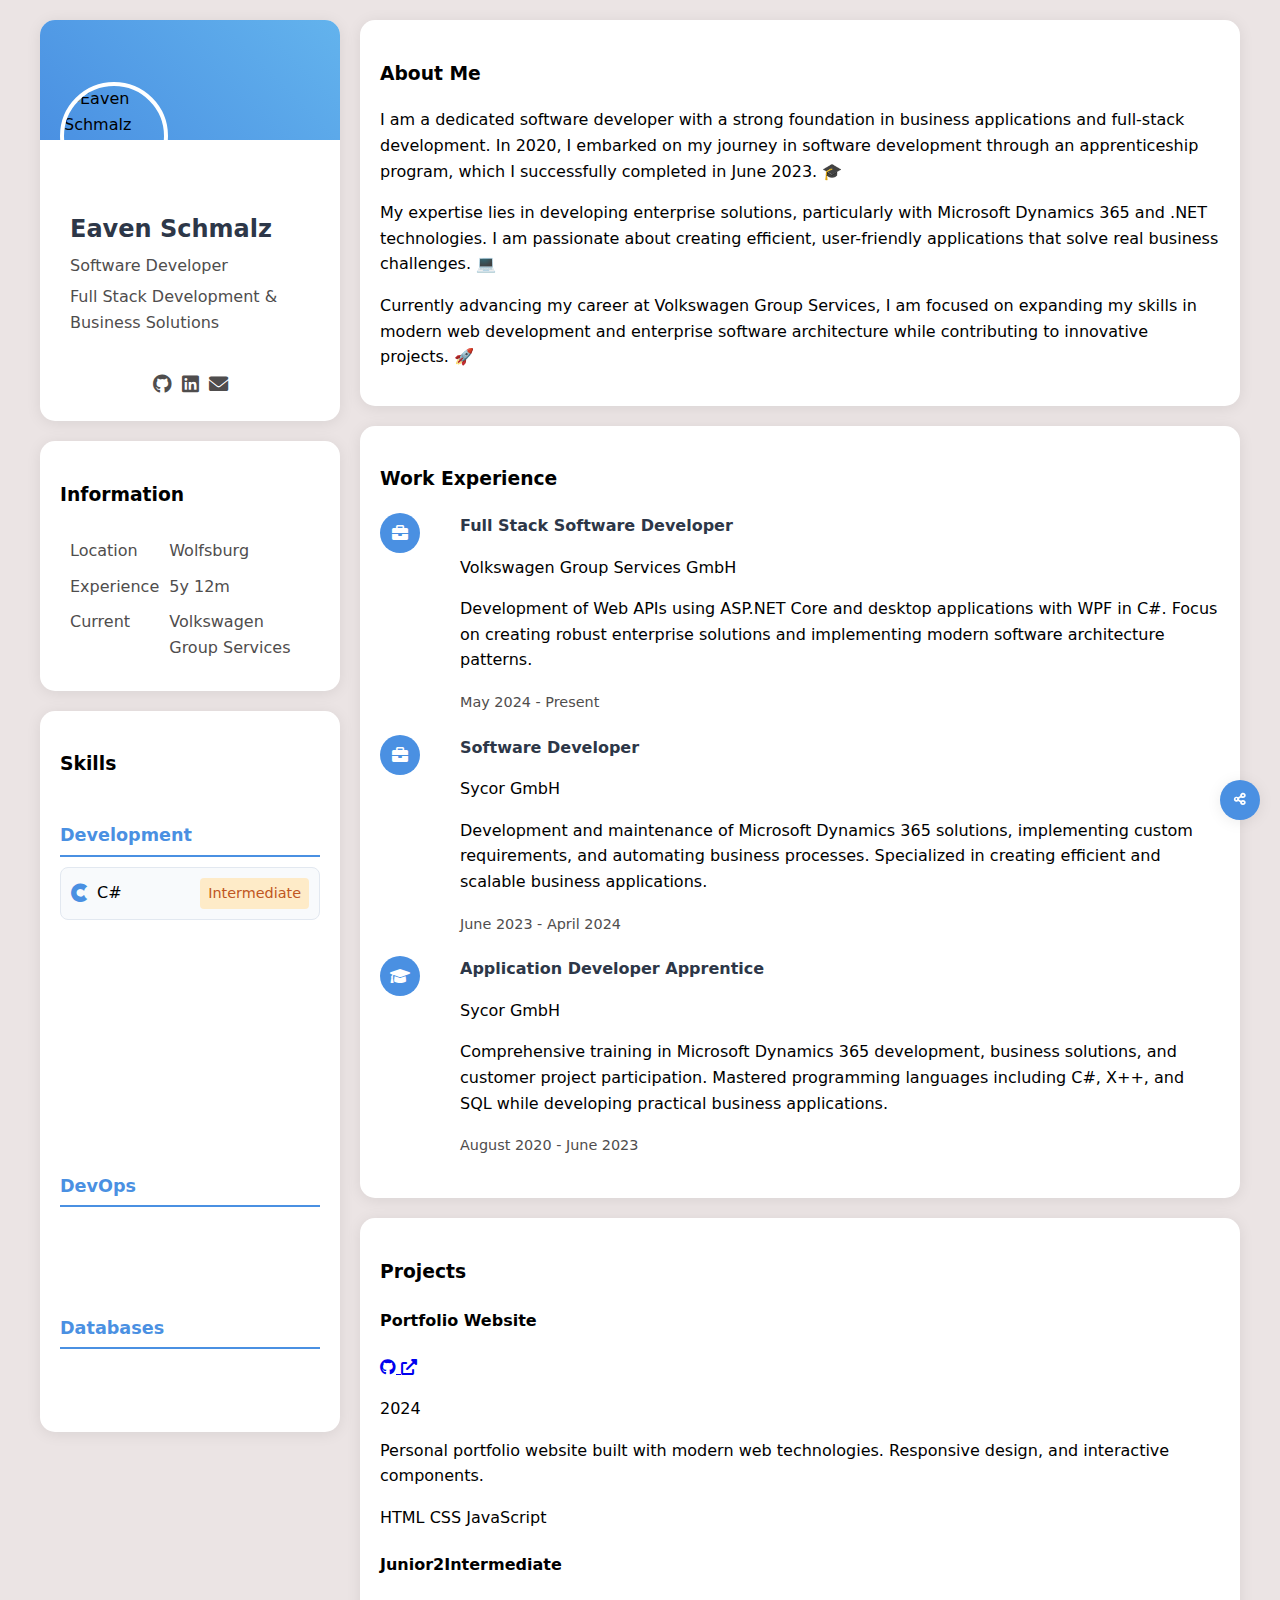
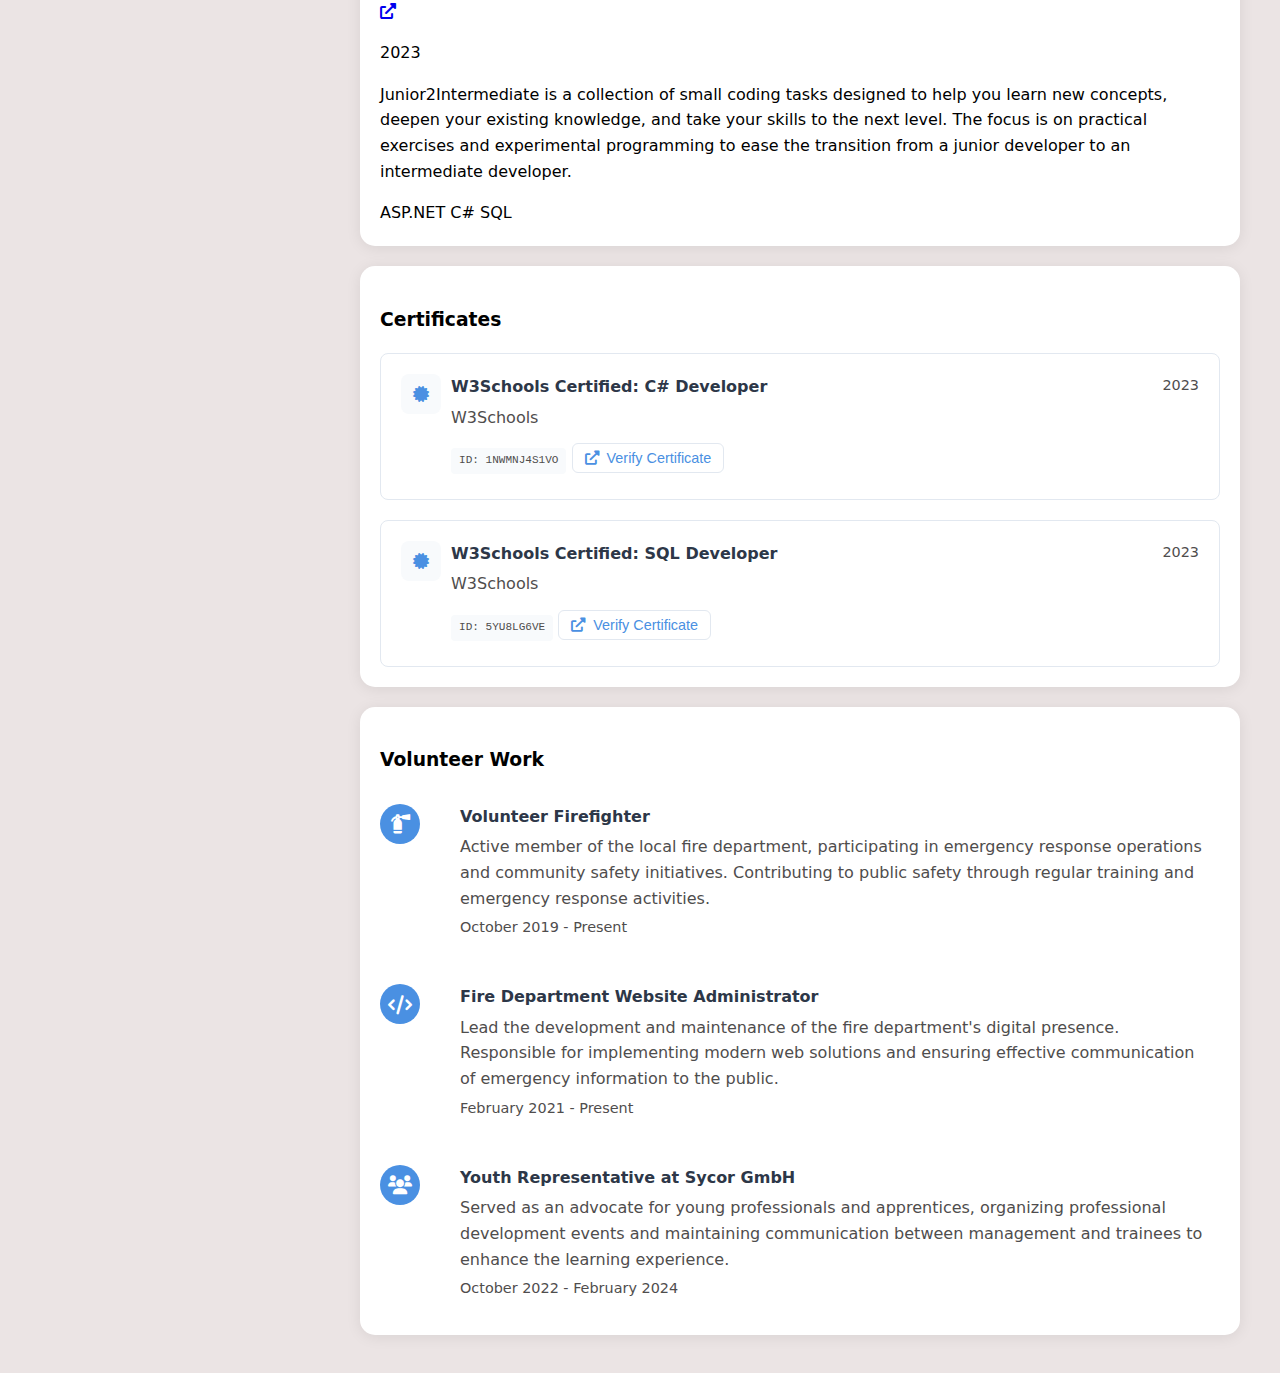
==== commit 0b864b15: "fix: update volunteer date for Youth Representative role" ====
--- a/index.html
+++ b/index.html
@@ -1,25 +1,20 @@
 <!DOCTYPE html>
 <html lang="en">
-<head>
-    <meta charset="UTF-8">
-    <meta name="viewport" content="width=device-width, initial-scale=1.0">
-    <meta property="og:title" content="Eaven Schmalz - Software Developer">
-    <meta property="og:description" content="Portfolio of Eaven Schmalz - Full Stack Developer">
-    <meta property="og:image" content="/img/avatar3.png">
-    <title>Home | Eaven</title>
-    <link rel="icon" type="image/x-icon" href="/img/favIcon.png">
-    <link rel="stylesheet" href="styles.css">
-    <link rel="stylesheet" href="https://cdnjs.cloudflare.com/ajax/libs/font-awesome/6.0.0/css/all.min.css">
-</head>
+    <head>
+        <meta charset="UTF-8">
+        <meta name="viewport" content="width=device-width, initial-scale=1.0">
+        <meta property="og:title" content="Eaven Schmalz - Software Developer">
+        <meta property="og:description" content="Portfolio of Eaven Schmalz - Full Stack Developer">
+        <meta property="og:image" content="/img/profile.jpeg">
+        <title>Home | Eaven</title>
+        <link rel="icon" type="image/x-icon" href="/img/favIcon.png">
+        <link rel="stylesheet" href="styles.css">
+        <link rel="stylesheet" href="https://cdnjs.cloudflare.com/ajax/libs/font-awesome/6.0.0/css/all.min.css">
+    </head>
 <body>
     <!-- Share Button -->
     <button id="shareButton" class="share-button" aria-label="Share">
         <i class="fas fa-share-alt"></i>
-    </button>
-
-    <!-- Dark Mode Toggle -->
-    <button id="darkModeToggle" class="dark-mode-toggle" aria-label="Toggle Dark Mode">
-        🌓
     </button>
 
     <!-- Share Modal -->
@@ -47,7 +42,7 @@
             <div class="card profile-card">
                 <div class="profile-header">
                     <div class="background-image"></div>
-                    <img src="/img/avatar3.png" alt="Eaven Schmalz" class="avatar">
+                    <img src="/PortfolioCV/img/profile.jpeg" alt="Eaven Schmalz" class="avatar">
                 </div>
                 <div class="profile-info">
                     <h2>Eaven Schmalz</h2>
@@ -55,9 +50,8 @@
                     <p>Full Stack Development & Business Solutions</p>
                 </div>
                 <div class="social-links">
-                    <a href="https://github.com/yourprofile" target="_blank"><i class="fab fa-github"></i></a>
-                    <a href="https://linkedin.com/in/yourprofile" target="_blank"><i class="fab fa-linkedin"></i></a>
-                    <a href="https://instagram.com/yourprofile" target="_blank"><i class="fab fa-instagram"></i></a>
+                    <a href="https://github.com/EavenCS" target="_blank"><i class="fab fa-github"></i></a>
+                    <a href="https://www.linkedin.com/in/eaven/" target="_blank"><i class="fab fa-linkedin"></i></a>
                     <a href="mailto:eaven@eschmalz.de"><i class="fas fa-envelope"></i></a>
                 </div>
             </div>
@@ -67,7 +61,7 @@
                 <h3>Information</h3>
                 <div class="info-grid">
                     <span>Location</span>
-                    <span>Göttingen</span>
+                    <span>Wolfsburg</span>
                     <span>Experience</span>
                     <span data-start-date="2020-08-01">3+ years</span>
                     <span>Current</span>
@@ -153,7 +147,6 @@
                 <p>I am a dedicated software developer with a strong foundation in business applications and full-stack development. In 2020, I embarked on my journey in software development through an apprenticeship program, which I successfully completed in June 2023. 🎓</p>
                 <p>My expertise lies in developing enterprise solutions, particularly with Microsoft Dynamics 365 and .NET technologies. I am passionate about creating efficient, user-friendly applications that solve real business challenges. 💻</p>
                 <p>Currently advancing my career at Volkswagen Group Services, I am focused on expanding my skills in modern web development and enterprise software architecture while contributing to innovative projects. 🚀</p>
-                <a href="mailto:eaven@eschmalz.de" class="contact-email">eaven@eschmalz.de</a>
             </div>
 
             <!-- Work Experience Card -->
@@ -197,6 +190,58 @@
                 </div>
             </div>
 
+            <!-- Projects Card -->
+<div class="card projects-card">
+    <h3>Projects</h3>
+    
+    <div class="project-item">
+        <div class="project-header">
+            <div class="project-title">
+                <h4>Portfolio Website</h4>
+                <div class="project-links">
+                    <a href="https://github.com/EavenCS/PortfolioCV" target="_blank" class="project-link">
+                        <i class="fab fa-github"></i>
+                    </a>
+                    <a href="https://eavencs.github.io/PortfolioCV/" target="_blank" class="project-link">
+                        <i class="fas fa-external-link-alt"></i>
+                    </a>
+                </div>
+            </div>
+            <p class="project-date">2024</p>
+        </div>
+        <p class="project-description">
+            Personal portfolio website built with modern web technologies. Responsive design, and interactive components.
+        </p>
+        <div class="project-tech">
+            <span class="tech-tag">HTML</span>
+            <span class="tech-tag">CSS</span>
+            <span class="tech-tag">JavaScript</span>
+        </div>
+    </div>
+
+    <div class="project-item">
+        <div class="project-header">
+            <div class="project-title">
+                <h4>Junior2Intermediate</h4>
+                <div class="project-links">
+                    <a href="https://github.com/EavenCS/Junior2Intermediate" target="_blank" class="project-link">
+                        <i class="fas fa-external-link-alt"></i>
+                    </a>
+                </div>
+            </div>
+            <p class="project-date">2023</p>
+        </div>
+        <p class="project-description">
+            Junior2Intermediate is a collection of small coding tasks designed to help you learn new concepts, deepen your existing knowledge, and take your skills to the next level. The focus is on practical exercises and experimental programming to ease the transition from a junior developer to an intermediate developer.
+        </p>
+        <div class="project-tech">
+            <span class="tech-tag">ASP.NET</span>
+            <span class="tech-tag">C#</span>
+            <span class="tech-tag">SQL</span>
+        </div>
+    </div>
+</div>
+
             <!-- Certificates Card -->
             <div class="card certificates-card">
                 <h3>Certificates</h3>
@@ -208,8 +253,8 @@
                     <div class="certificate-info">
                         <h4>W3Schools Certified: C# Developer</h4>
                         <p>W3Schools</p>
-                        <p class="certificate-id">ID: CSH-2023-7845</p>
-                        <a href="https://verify.w3schools.com/" target="_blank" class="certificate-link">
+                        <p class="certificate-id">ID: 1NWMNJ4S1VO</p>
+                        <a href="https://verify.w3schools.com/5YU8LG6VE" target="_blank" class="certificate-link">
                             <button class="verify-btn">
                                 <i class="fas fa-external-link-alt"></i> Verify Certificate
                             </button>
@@ -225,8 +270,8 @@
                     <div class="certificate-info">
                         <h4>W3Schools Certified: SQL Developer</h4>
                         <p>W3Schools</p>
-                        <p class="certificate-id">ID: SQL-2023-9234</p>
-                        <a href="https://verify.w3schools.com/" target="_blank" class="certificate-link">
+                        <p class="certificate-id">ID: 5YU8LG6VE</p>
+                        <a href="https://verify.w3schools.com/1NWNJ4S1VO" target="_blank" class="certificate-link">
                             <button class="verify-btn">
                                 <i class="fas fa-external-link-alt"></i> Verify Certificate
                             </button>
@@ -270,7 +315,7 @@
         <div class="volunteer-info">
             <h4>Youth Representative at Sycor GmbH</h4>
             <p>Served as an advocate for young professionals and apprentices, organizing professional development events and maintaining communication between management and trainees to enhance the learning experience.</p>
-            <p class="volunteer-date">October 2022 - Present</p>
+            <p class="volunteer-date">October 2022 - February 2024</p>
         </div>
     </div>
 </div>
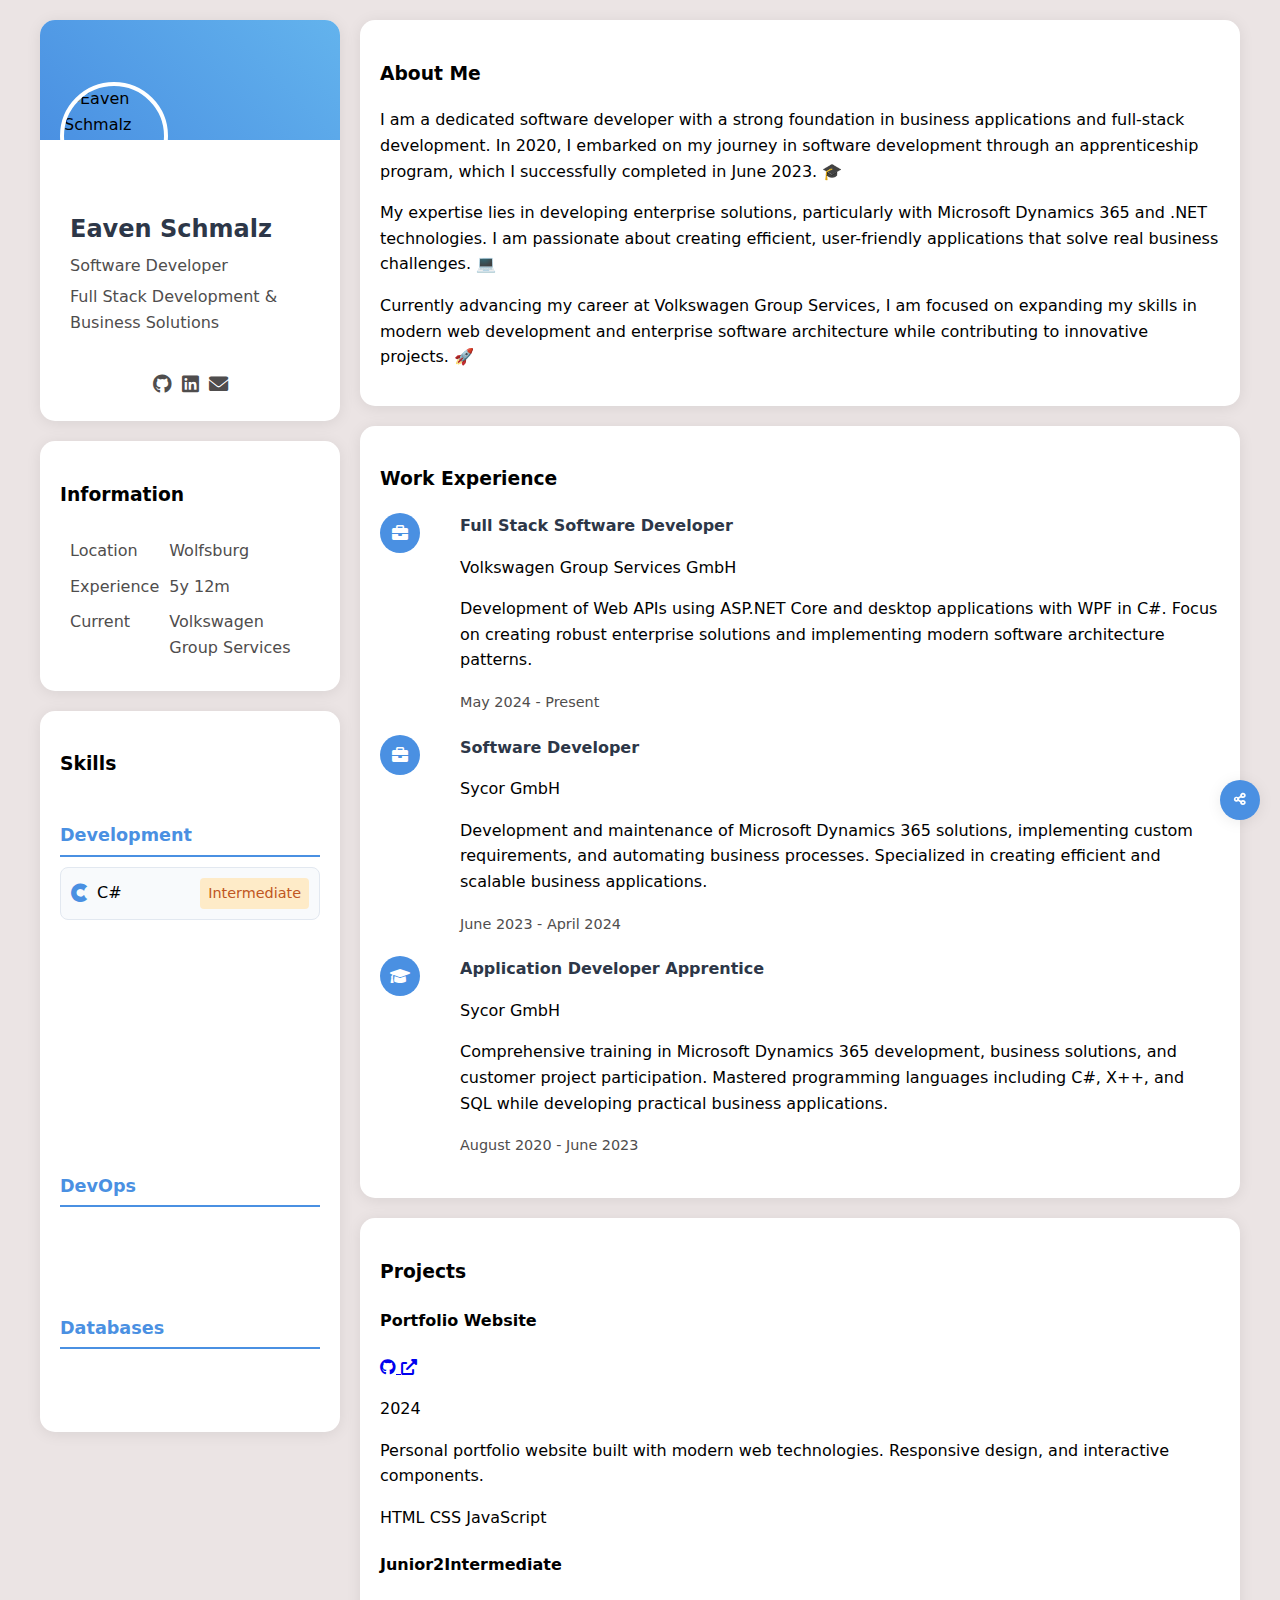
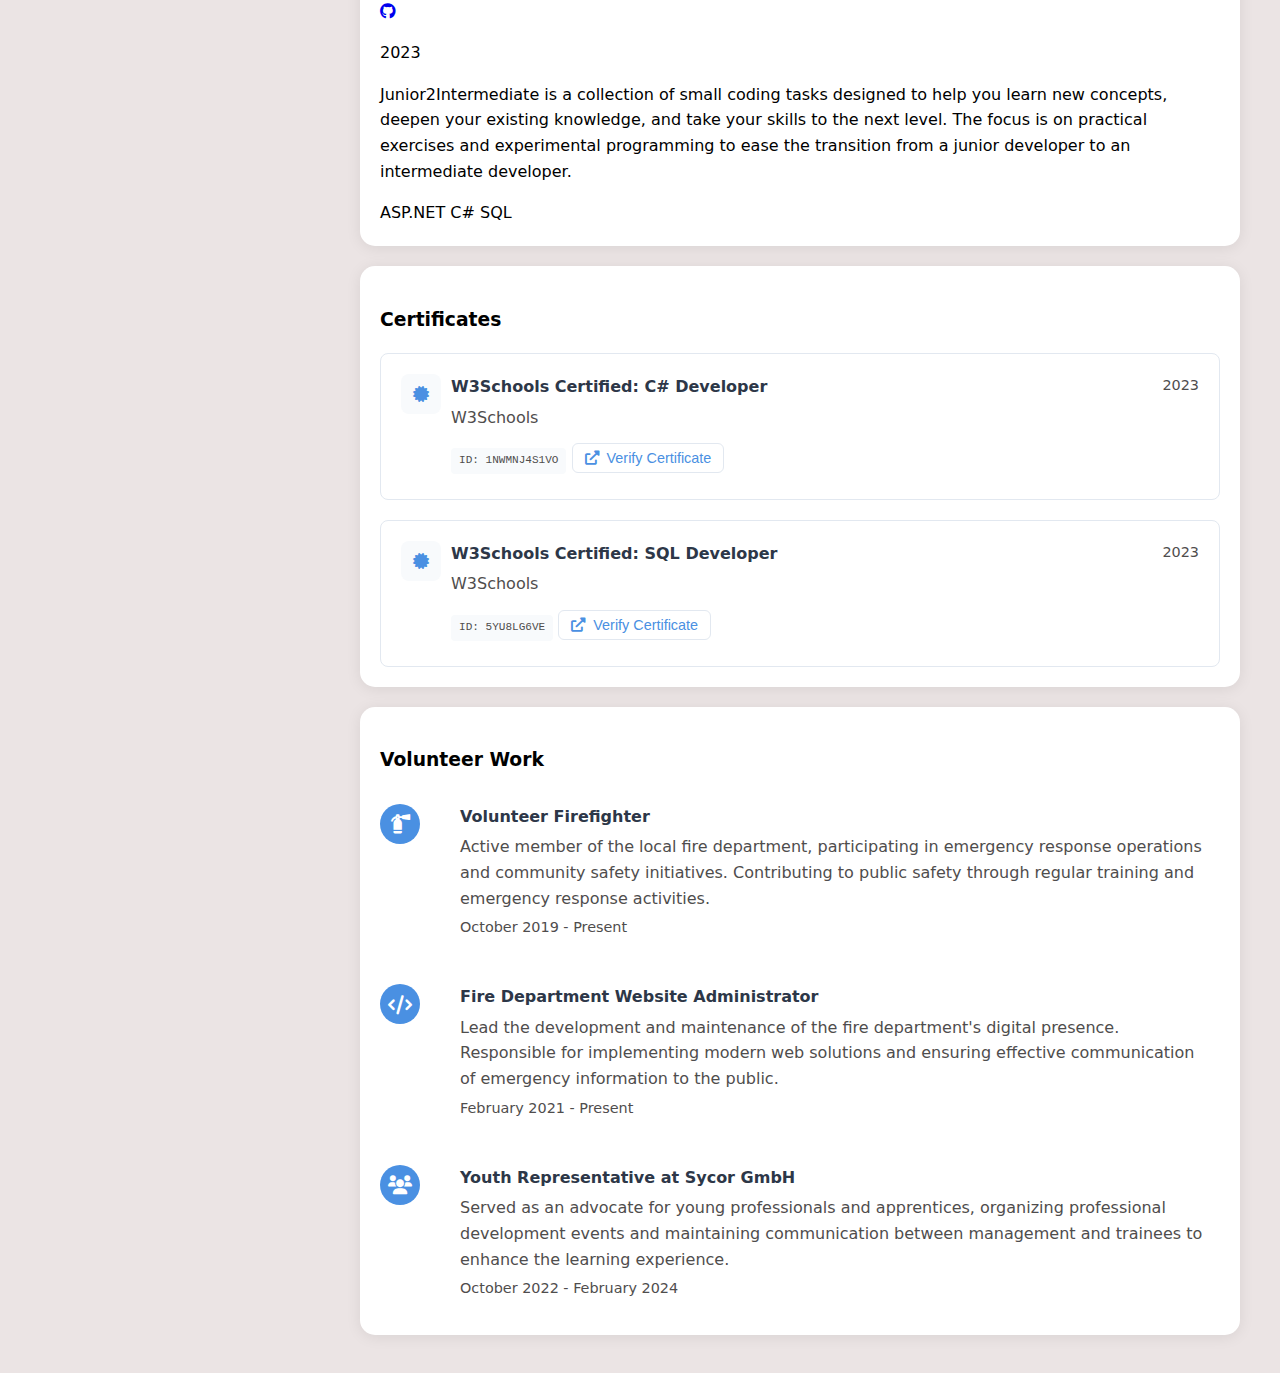
==== commit 8a8fe79f: "feat: update project link icon for Junior2Intermediate" ====
--- a/index.html
+++ b/index.html
@@ -225,7 +225,7 @@
                 <h4>Junior2Intermediate</h4>
                 <div class="project-links">
                     <a href="https://github.com/EavenCS/Junior2Intermediate" target="_blank" class="project-link">
-                        <i class="fas fa-external-link-alt"></i>
+                        <i class="fab fa-github"></i>
                     </a>
                 </div>
             </div>
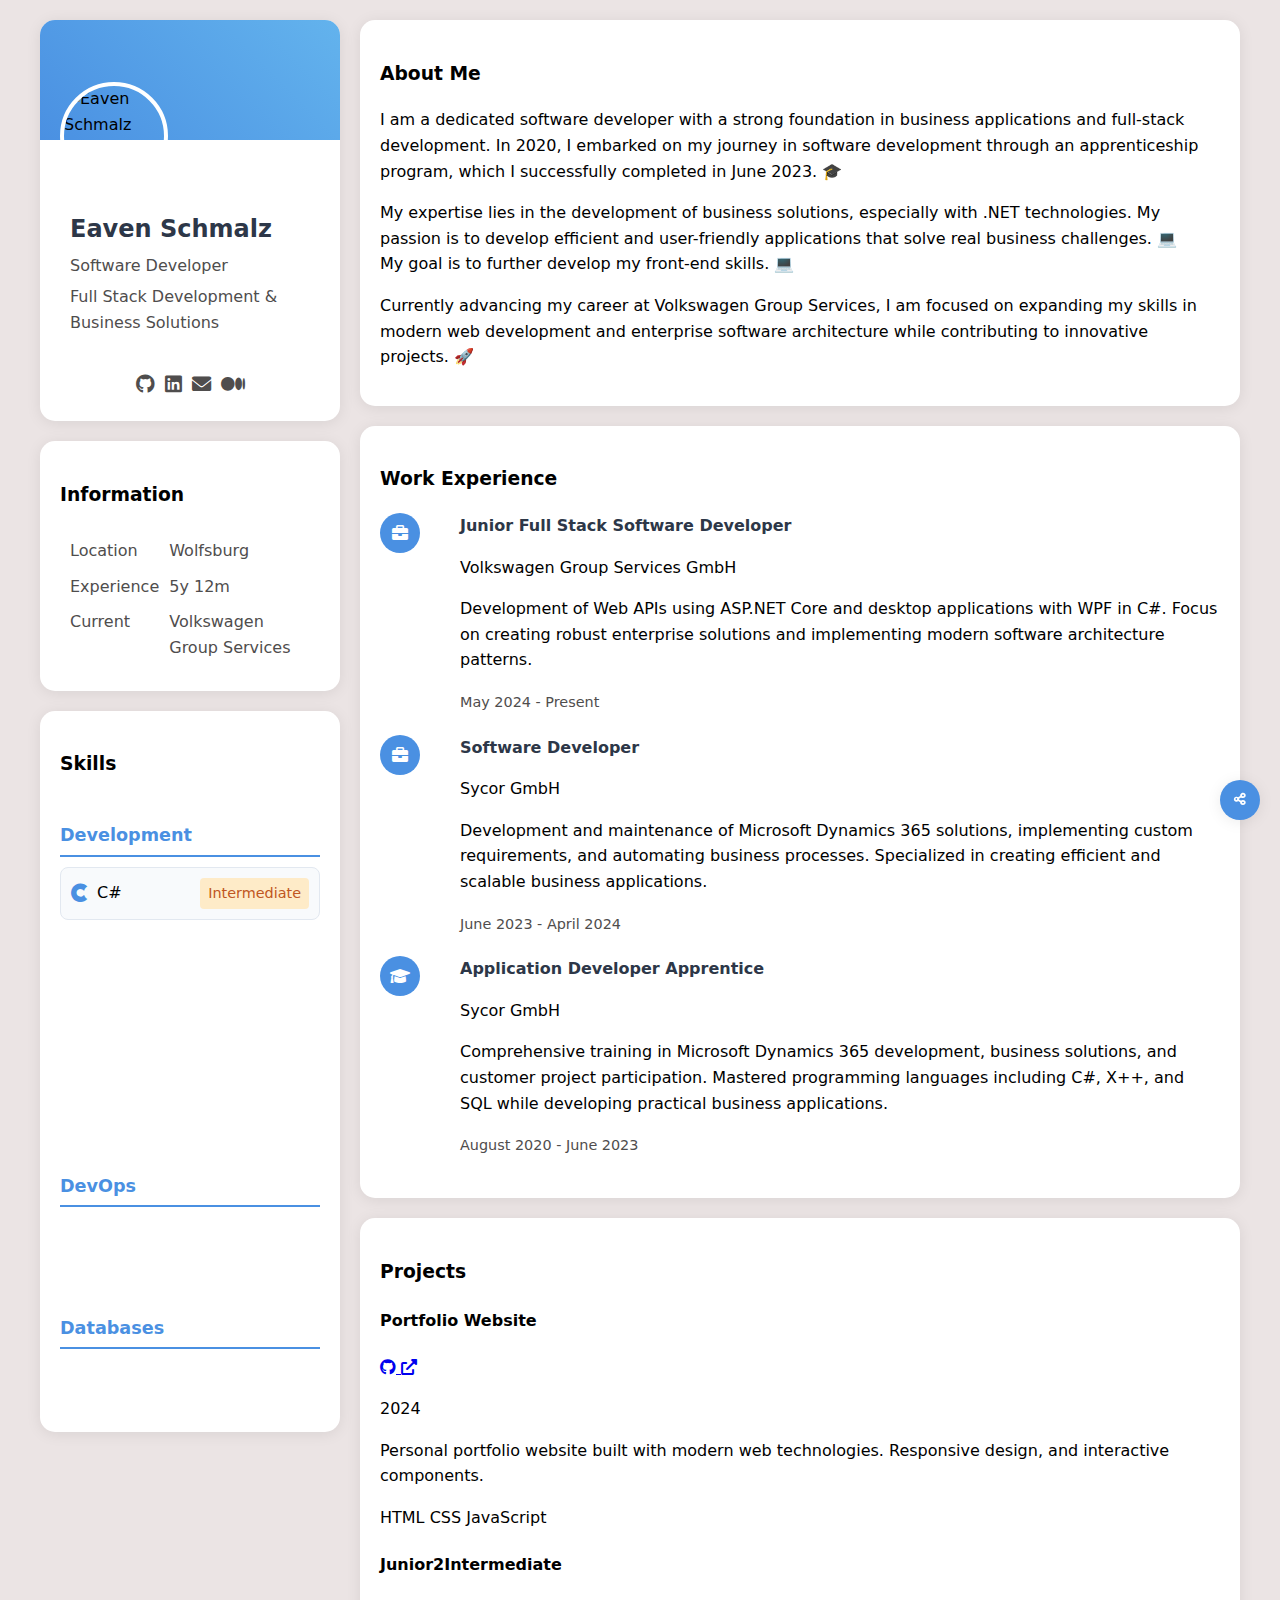
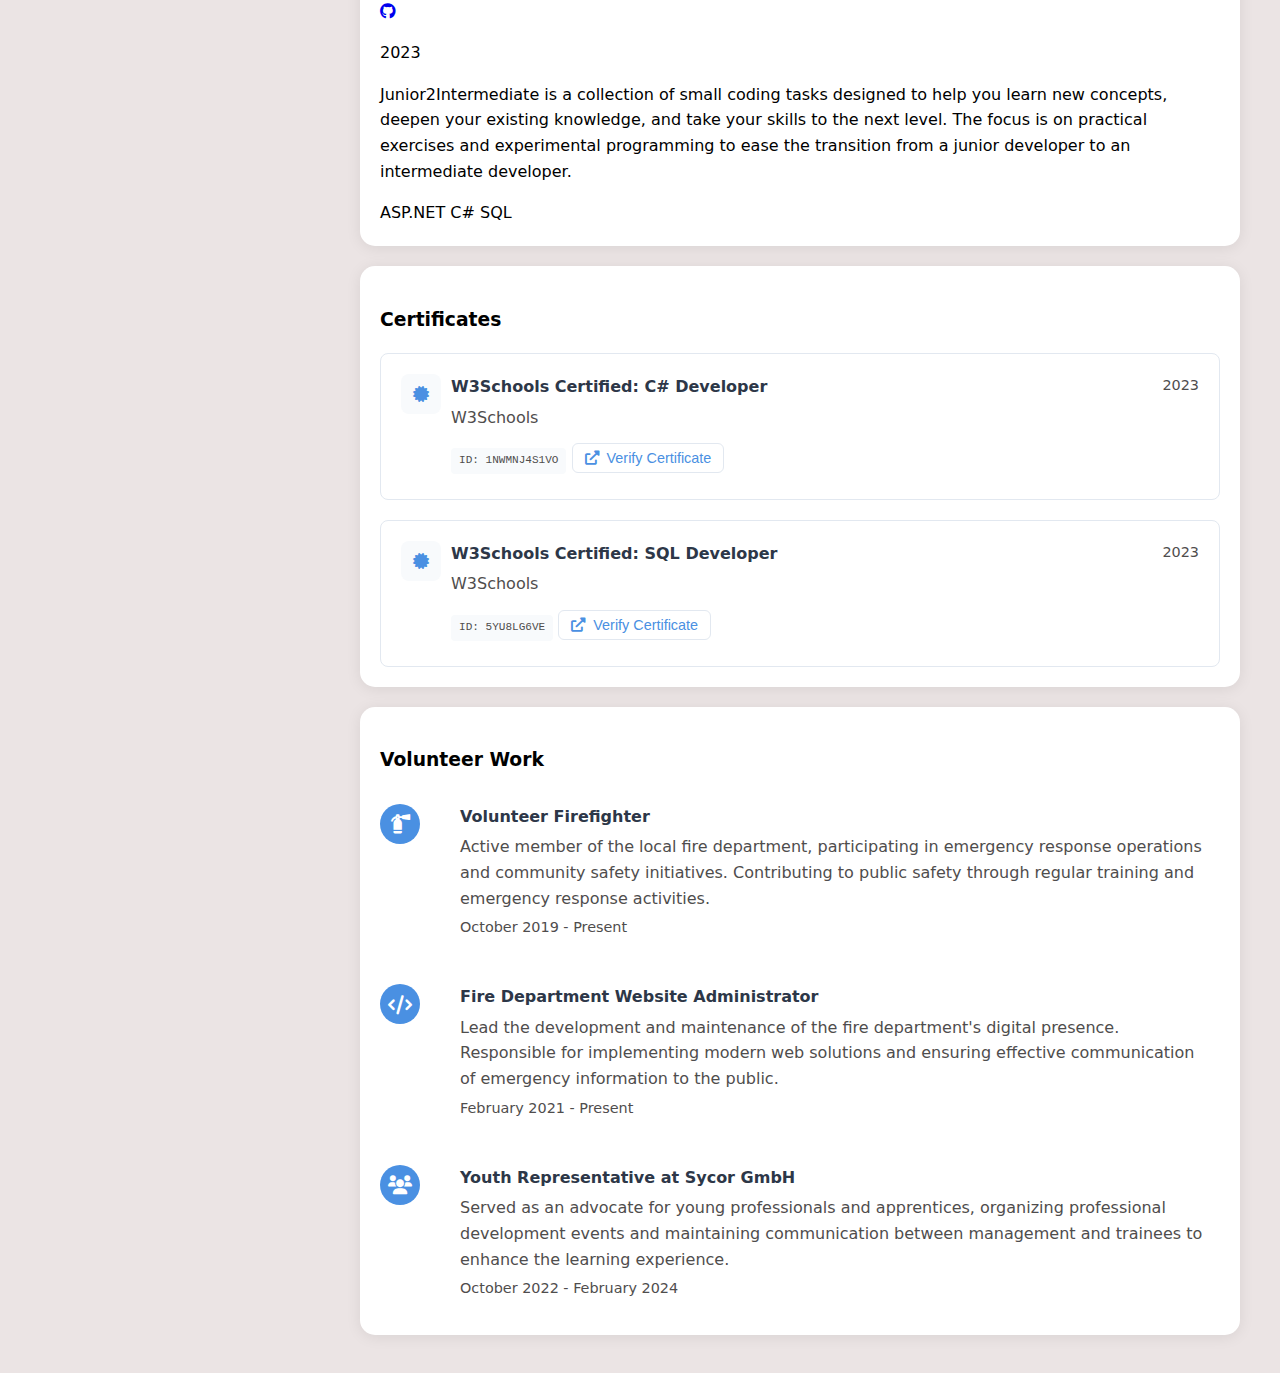
==== commit edd14d9d: "feat: update job title to Junior Full Stack Software Developer in index.html" ====
--- a/index.html
+++ b/index.html
@@ -7,7 +7,7 @@
         <meta property="og:description" content="Portfolio of Eaven Schmalz - Full Stack Developer">
         <meta property="og:image" content="/img/profile.jpeg">
         <title>Home | Eaven</title>
-        <link rel="icon" type="image/x-icon" href="/img/favIcon.png">
+        <link rel="icon" type="image/x-icon" href="/PortfolioCV/img/favIcon.png">
         <link rel="stylesheet" href="styles.css">
         <link rel="stylesheet" href="https://cdnjs.cloudflare.com/ajax/libs/font-awesome/6.0.0/css/all.min.css">
     </head>
@@ -53,6 +53,8 @@
                     <a href="https://github.com/EavenCS" target="_blank"><i class="fab fa-github"></i></a>
                     <a href="https://www.linkedin.com/in/eaven/" target="_blank"><i class="fab fa-linkedin"></i></a>
                     <a href="mailto:eaven@eschmalz.de"><i class="fas fa-envelope"></i></a>
+                    <a href="https://medium.com/@schmalze" target="_blank"><i class="fab fa-medium"></i></a>
+
                 </div>
             </div>
 
@@ -145,7 +147,7 @@
             <div class="card about-card">
                 <h3>About Me</h3>
                 <p>I am a dedicated software developer with a strong foundation in business applications and full-stack development. In 2020, I embarked on my journey in software development through an apprenticeship program, which I successfully completed in June 2023. 🎓</p>
-                <p>My expertise lies in developing enterprise solutions, particularly with Microsoft Dynamics 365 and .NET technologies. I am passionate about creating efficient, user-friendly applications that solve real business challenges. 💻</p>
+                <p>My expertise lies in the development of business solutions, especially with .NET technologies. My passion is to develop efficient and user-friendly applications that solve real business challenges. 💻<br> My goal is to further develop my front-end skills. 💻</p>
                 <p>Currently advancing my career at Volkswagen Group Services, I am focused on expanding my skills in modern web development and enterprise software architecture while contributing to innovative projects. 🚀</p>
             </div>
 
@@ -158,7 +160,7 @@
                         <i class="fas fa-briefcase"></i>
                     </div>
                     <div class="timeline-content">
-                        <h4>Full Stack Software Developer</h4>
+                        <h4>Junior Full Stack Software Developer</h4>
                         <p>Volkswagen Group Services GmbH</p>
                         <p>Development of Web APIs using ASP.NET Core and desktop applications with WPF in C#. Focus on creating robust enterprise solutions and implementing modern software architecture patterns.</p>
                         <span class="timeline-date">May 2024 - Present</span>
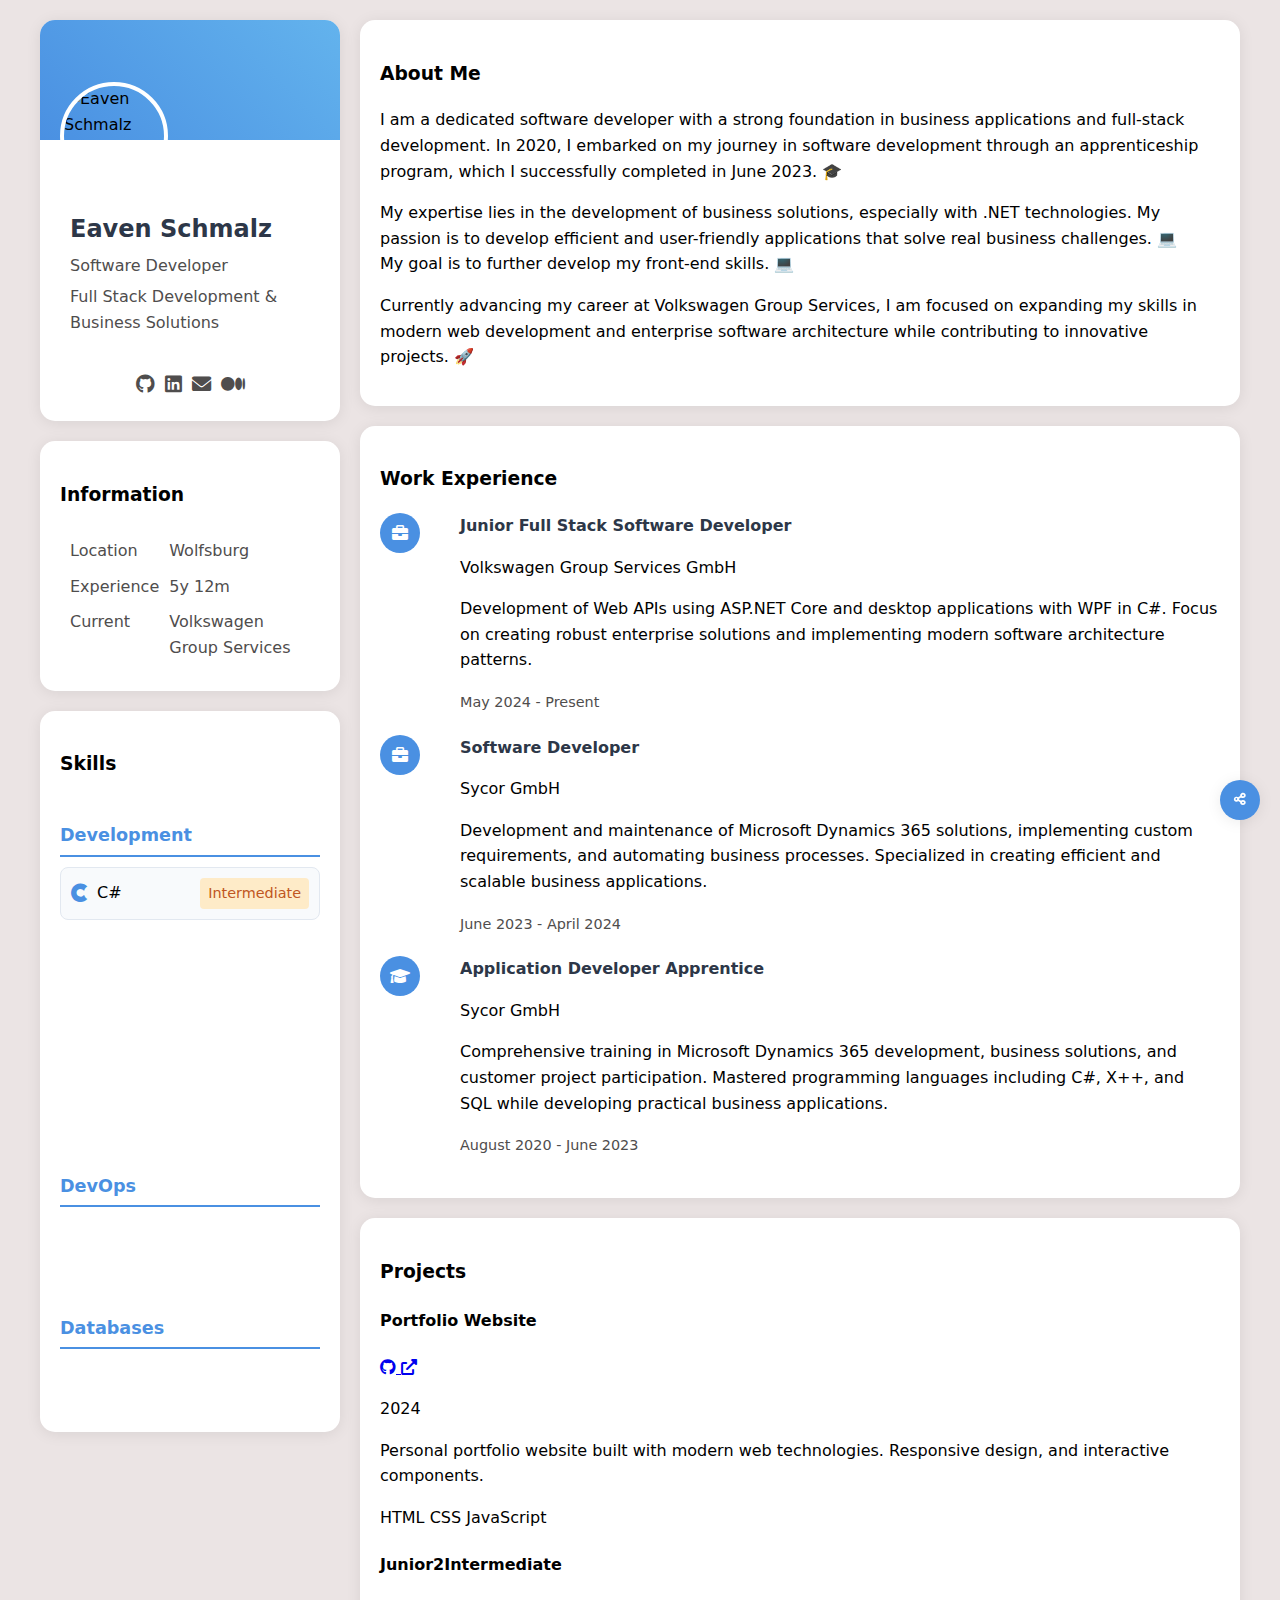
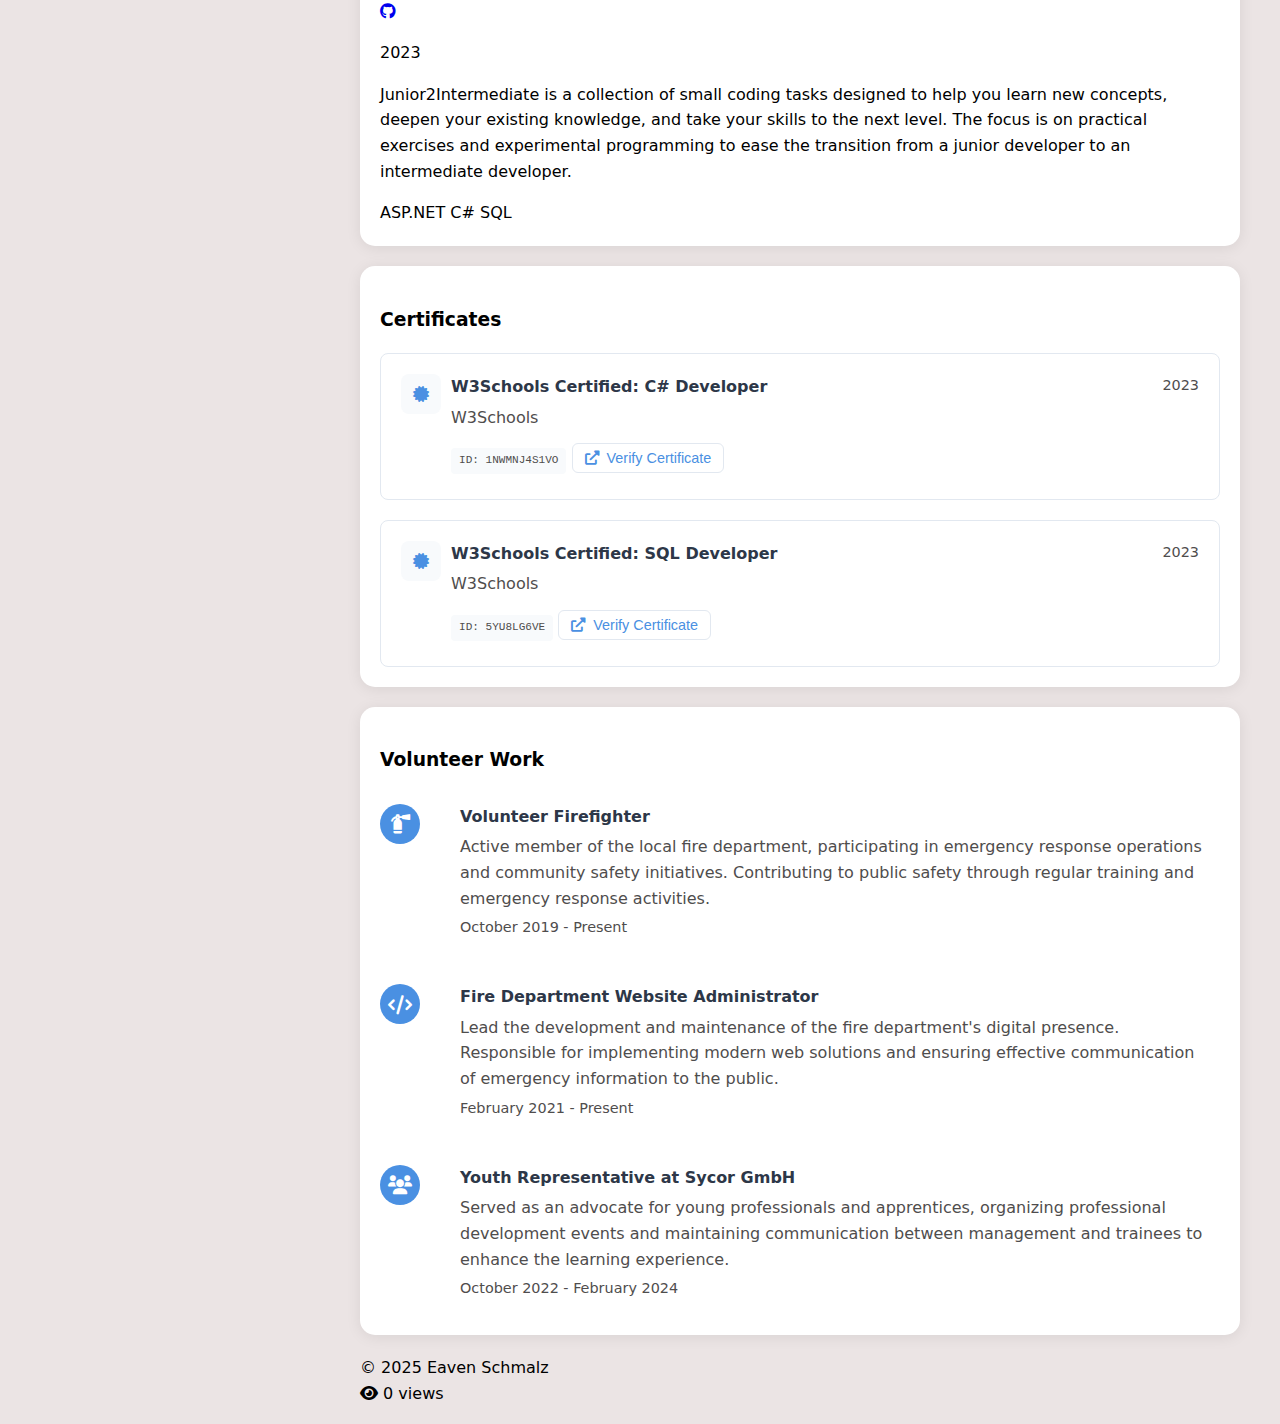
==== commit 9a321375: "fix: remove commented-out Volunteer Card section in index.html" ====
--- a/index.html
+++ b/index.html
@@ -283,7 +283,6 @@
                 </div>
             </div>
 
-           <!-- Volunteer Card -->
 <!-- Volunteer Card -->
 <div class="card volunteer-card">
     <h3>Volunteer Work</h3>
@@ -324,4 +323,13 @@
 
     <script src="scripts.js"></script>
 </body>
+<footer class="footer">
+    <div class="footer-content">
+        <span>© 2025 Eaven Schmalz</span>
+        <div class="view-counter">
+            <i class="fas fa-eye"></i>
+            <span id="visit-count">0</span> views
+        </div>
+    </div>
+</footer>
 </html>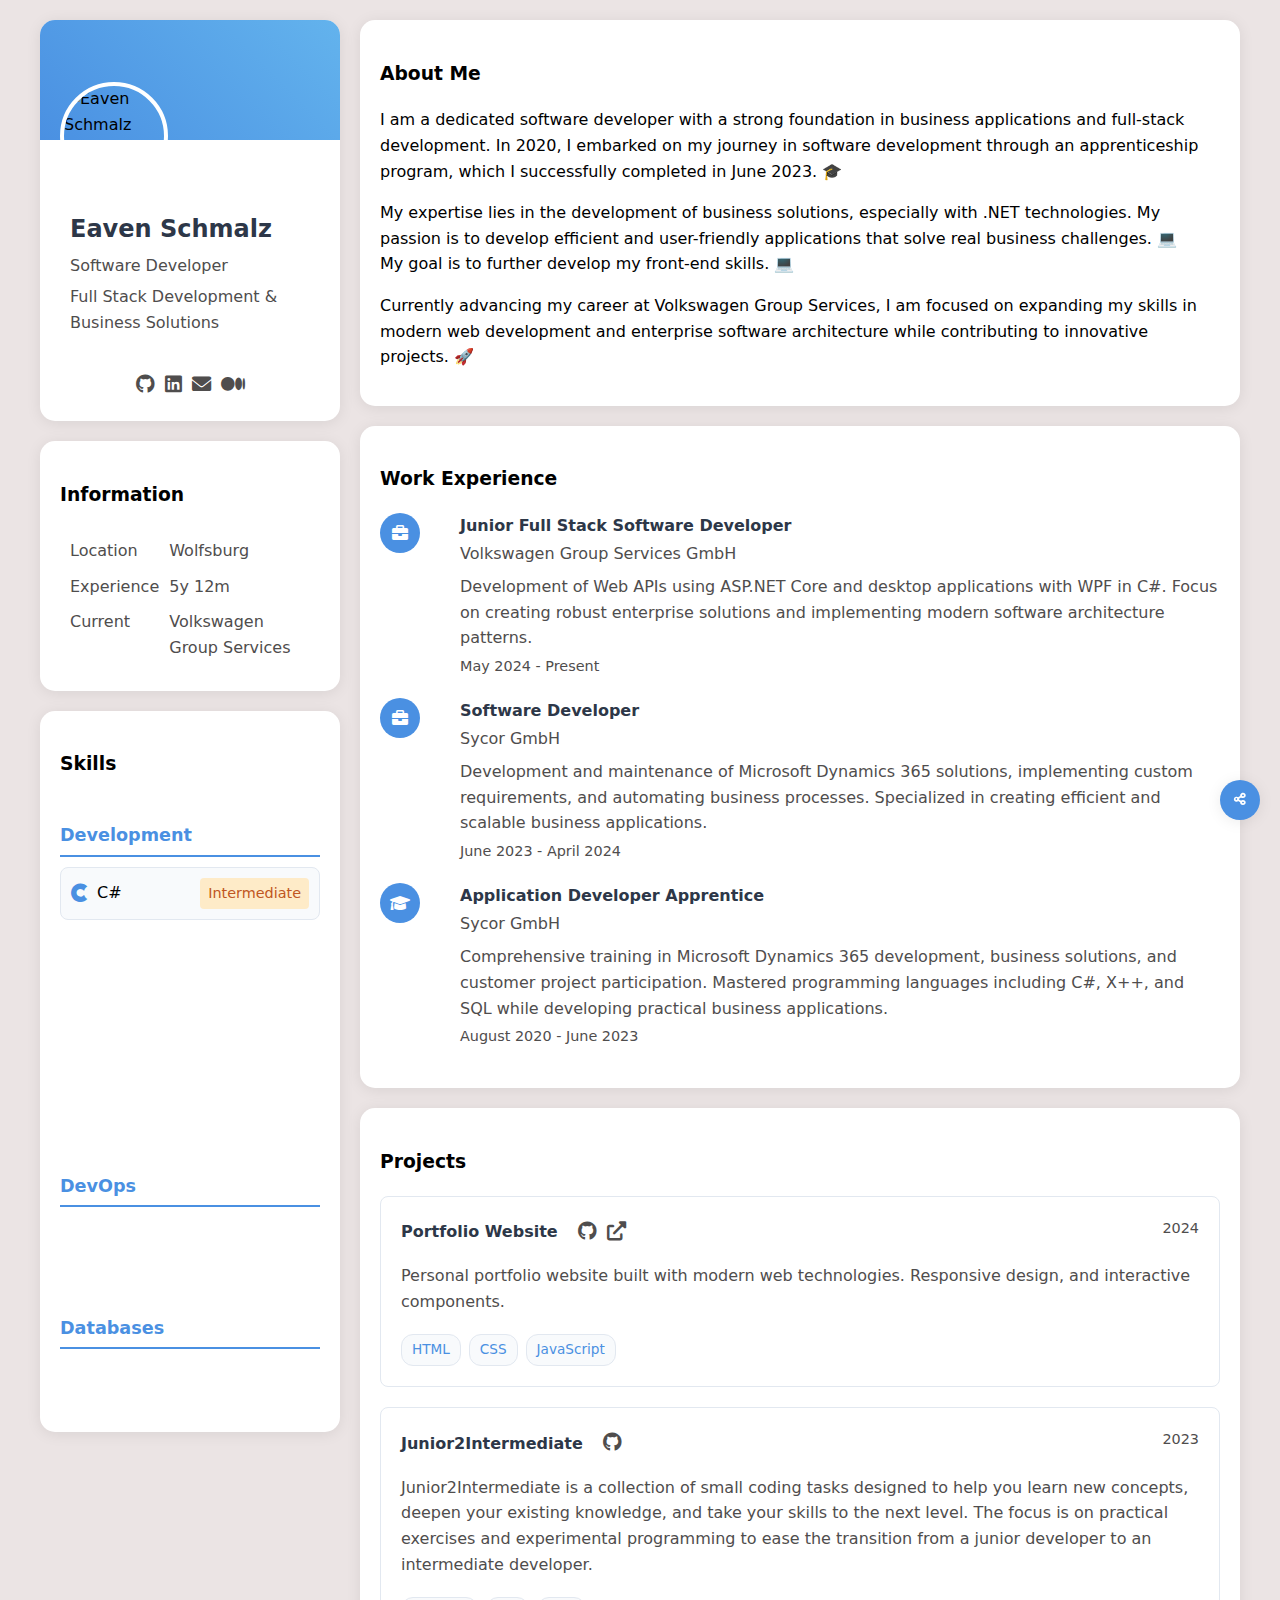
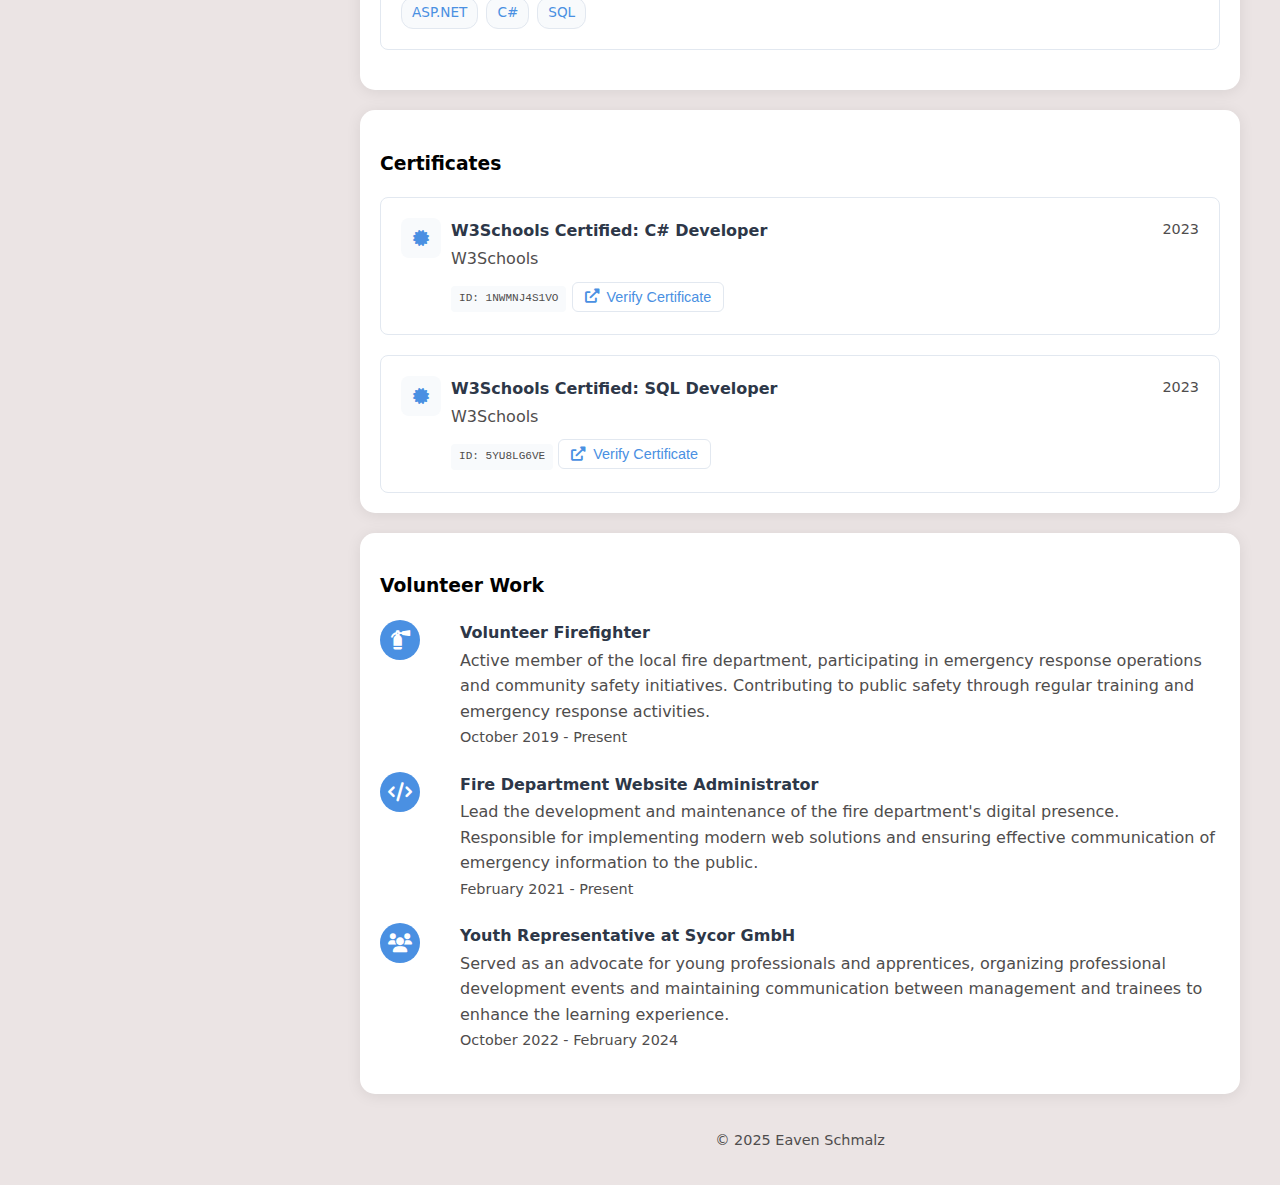
==== commit f54e8b76: "refactor: remove page view counter from footer and related scripts api was oudated" ====
--- a/index.html
+++ b/index.html
@@ -320,16 +320,13 @@
         </div>
     </div>
 </div>
-
-    <script src="scripts.js"></script>
 </body>
+
+<!-- Footer -->
 <footer class="footer">
     <div class="footer-content">
         <span>© 2025 Eaven Schmalz</span>
-        <div class="view-counter">
-            <i class="fas fa-eye"></i>
-            <span id="visit-count">0</span> views
-        </div>
     </div>
 </footer>
+<script src="scripts.js"></script>
 </html>--- a/styles.css
+++ b/styles.css
@@ -40,6 +40,68 @@
     margin-bottom: var(--spacing-md);
 }
 
+/* Tab Navigation */
+.tab-navigation {
+    display: flex;
+    gap: 20px;
+    margin-bottom: 30px;
+    position: relative;
+    border-bottom: 1px solid var(--border-color);
+    padding-bottom: 2px;
+}
+
+.tab-btn {
+    padding: 8px 16px;
+    border: none;
+    background: none;
+    color: var(--text-gray);
+    font-size: 1rem;
+    cursor: pointer;
+    position: relative;
+    transition: all 0.3s ease;
+}
+
+.tab-btn::after {
+    content: '';
+    position: absolute;
+    bottom: -2px;
+    left: 0;
+    width: 100%;
+    height: 2px;
+    background: var(--primary-color);
+    transform: scaleX(0);
+    transition: transform 0.3s ease;
+}
+
+.tab-btn.active {
+    color: var(--primary-color);
+}
+
+.tab-btn.active::after {
+    transform: scaleX(1);
+}
+
+/* Content Sections */
+.content-section {
+    display: none;
+    animation: fadeIn 0.5s ease;
+}
+
+.content-section.active {
+    display: block;
+}
+
+@keyframes fadeIn {
+    from {
+        opacity: 0;
+        transform: translateY(10px);
+    }
+    to {
+        opacity: 1;
+        transform: translateY(0);
+    }
+}
+
 /* Profile Section */
 .profile-header {
     position: relative;
@@ -181,6 +243,177 @@
     color: #c53030;
 }
 
+/* Timeline */
+.timeline-item {
+    display: flex;
+    margin-bottom: var(--spacing-md);
+    position: relative;
+    padding-left: 60px;
+}
+
+.timeline-icon {
+    width: 40px;
+    height: 40px;
+    border-radius: 50%;
+    background: var(--primary-color);
+    color: white;
+    display: flex;
+    align-items: center;
+    justify-content: center;
+    position: absolute;
+    left: 0;
+}
+
+.timeline-content {
+    margin-left: 20px;
+}
+
+.timeline-content h4 {
+    margin: 0;
+    color: var(--text-primary);
+}
+
+.timeline-content p {
+    margin: 2px 0;
+    color: var(--text-gray);
+}
+
+.timeline-content p:first-of-type {
+    margin-top: 2px;
+    font-weight: 500;
+}
+
+.timeline-content p:not(:first-of-type) {
+    margin-top: 8px;
+}
+
+.timeline-date {
+    color: var(--text-gray);
+    font-size: 0.9em;
+    margin-top: 4px;
+    display: block;
+}
+
+/* Projects Section */
+.project-item {
+    padding: var(--spacing-md);
+    border: 1px solid var(--border-color);
+    border-radius: 8px;
+    margin-bottom: var(--spacing-md);
+    transition: all 0.3s ease;
+}
+
+.project-item:hover {
+    transform: translateY(-2px);
+    box-shadow: 0 4px 6px rgba(0, 0, 0, 0.1);
+}
+
+.project-header {
+    display: flex;
+    justify-content: space-between;
+    align-items: flex-start;
+    margin-bottom: var(--spacing-sm);
+}
+
+.project-title {
+    display: flex;
+    align-items: center;
+    gap: var(--spacing-md);
+}
+
+.project-title h4 {
+    margin: 0;
+    color: var(--text-primary);
+}
+
+.project-links {
+    display: flex;
+    gap: 10px;
+}
+
+.project-link {
+    color: var(--text-gray);
+    text-decoration: none;
+    font-size: 1.2em;
+    transition: color 0.3s ease;
+}
+
+.project-link:hover {
+    color: var(--primary-color);
+}
+
+.project-date {
+    color: var(--text-gray);
+    font-size: 0.9em;
+    margin: 0;
+}
+
+.project-description {
+    color: var(--text-gray);
+    margin-bottom: var(--spacing-md);
+}
+
+.project-tech {
+    display: flex;
+    flex-wrap: wrap;
+    gap: 8px;
+}
+
+.tech-tag {
+    background: var(--hover-bg);
+    color: var(--primary-color);
+    padding: 4px 10px;
+    border-radius: 12px;
+    font-size: 0.85em;
+    border: 1px solid var(--border-color);
+}
+
+/* Volunteer Section */
+.volunteer-item {
+    display: flex;
+    margin-bottom: var(--spacing-md);
+    position: relative;
+    padding-left: 60px;
+}
+
+.volunteer-icon {
+    width: 40px;
+    height: 40px;
+    border-radius: 50%;
+    background: var(--primary-color);
+    display: flex;
+    align-items: center;
+    justify-content: center;
+    position: absolute;
+    left: 0;
+    flex-shrink: 0;
+}
+
+.volunteer-icon i {
+    font-size: 1.2em;
+    color: white;
+}
+
+.volunteer-info {
+    margin-left: 20px;
+}
+
+.volunteer-info h4 {
+    margin: 0;
+    color: var(--text-primary);
+}
+
+.volunteer-info p {
+    margin: 2px 0;
+    color: var(--text-gray);
+}
+
+.volunteer-date {
+    color: var(--text-gray);
+    font-size: 0.9em;
+    margin-top: 4px;
+}
+
 /* Certificate Styles */
 .certificate-item {
     display: flex;
@@ -218,7 +451,7 @@
 }
 
 .certificate-info p {
-    margin: 5px 0;
+    margin: 2px 0;
     color: var(--text-gray);
 }
 
@@ -263,64 +496,6 @@
 
 .certificate-link {
     text-decoration: none;
-}
-
-/* Timeline */
-.timeline-item {
-    display: flex;
-    margin-bottom: var(--spacing-md);
-    position: relative;
-    padding-left: 60px;
-}
-
-.timeline-icon {
-    width: 40px;
-    height: 40px;
-    border-radius: 50%;
-    background: var(--primary-color);
-    color: white;
-    display: flex;
-    align-items: center;
-    justify-content: center;
-    position: absolute;
-    left: 0;
-}
-
-.timeline-content {
-    margin-left: 20px;
-}
-
-.timeline-content h4 {
-    margin: 0;
-    color: var(--text-primary);
-}
-
-.timeline-date {
-    color: var(--text-gray);
-    font-size: 0.9em;
-}
-
-/* Volunteer Section */
-.volunteer-item {
-    display: flex;
-    align-items: flex-start;
-    margin-bottom: var(--spacing-md);
-    padding: var(--spacing-sm);
-    transition: all 0.3s ease;
-    border-bottom: 1px solid var(--border-color);
-}
-
-.volunteer-item:last-child {
-    border-bottom: none;
-    margin-bottom: 0;
-}
-
-.volunteer-item img {
-    width: 50px;
-    height: 50px;
-    border-radius: 50%;
-    margin-right: var(--spacing-sm);
-    object-fit: cover;
 }
 
 /* Dark Theme */
@@ -386,6 +561,7 @@
     transition: all 0.3s ease;
 }
 
+/* Fortsetzung von wo es aufhörte */
 .dark-mode-toggle {
     bottom: 20px;
     right: 20px;
@@ -425,6 +601,15 @@
     border: 1px solid var(--border-color);
 }
 
+.close-modal {
+    position: absolute;
+    right: 20px;
+    top: 10px;
+    font-size: 24px;
+    cursor: pointer;
+    color: var(--text-gray);
+}
+
 .share-options {
     display: grid;
     grid-template-columns: repeat(2, 1fr);
@@ -443,6 +628,32 @@
     background: var(--hover-bg);
     cursor: pointer;
     transition: all 0.3s ease;
+    color: var(--text-primary);
+}
+
+.share-option:hover {
+    background: var(--primary-color);
+    color: white;
+}
+
+/* Toast Notification */
+.toast {
+    position: fixed;
+    bottom: 20px;
+    left: 50%;
+    transform: translateX(-50%);
+    background: var(--hover-bg);
+    color: var(--text-primary);
+    padding: 12px 24px;
+    border-radius: 8px;
+    box-shadow: var(--card-shadow);
+    z-index: 1002;
+    opacity: 0;
+    transition: opacity 0.3s ease;
+}
+
+.toast.show {
+    opacity: 1;
 }
 
 /* Responsive Design */
@@ -458,6 +669,22 @@
     .main-content {
         order: 2;
     }
+
+    .project-title {
+        flex-direction: column;
+        align-items: flex-start;
+        gap: 5px;
+    }
+    
+    .project-header {
+        flex-direction: column;
+        gap: 5px;
+    }
+
+    .timeline-item,
+    .volunteer-item {
+        padding-left: 50px;
+    }
 }
 
 @media (max-width: 480px) {
@@ -470,64 +697,35 @@
     }
     
     .volunteer-item {
-        flex-direction: column;
-        text-align: center;
-    }}
-
- /* Volunteer Section with Timeline Style */
-.volunteer-item {
-    display: flex;
-    margin-bottom: var(--spacing-md);
-    position: relative;
-    padding-left: 60px;
-    border-bottom: none;
-}
-
-.volunteer-icon {
-    width: 40px;
-    height: 40px;
-    border-radius: 50%;
-    background: var(--primary-color);
-    display: flex;
-    align-items: center;
+        flex-direction: row;
+        text-align: left;
+    }
+
+    .tab-navigation {
+        gap: 10px;
+    }
+
+    .tab-btn {
+        padding: 8px 12px;
+        font-size: 0.9rem;
+    }
+
+    .share-options {
+        grid-template-columns: 1fr;
+    }
+}
+
+.footer {
+    margin-top: auto;
+    padding: 15px 0;
+    text-align: center;
+    color: var(--text-gray);
+    font-size: 0.9em;
+}
+
+.footer-content {
+    display: flex;
     justify-content: center;
-    position: absolute;
-    left: 0;
-    flex-shrink: 0;
-}
-
-.volunteer-icon i {
-    font-size: 1.2em;
-    color: white;
-}
-
-.volunteer-info {
-    margin-left: 20px;
-}
-
-.volunteer-info h4 {
-    margin: 0;
-    color: var(--text-primary);
-}
-
-.volunteer-info p {
-    margin: 5px 0;
-    color: var(--text-gray);
-}
-
-.volunteer-date {
-    color: var(--text-gray);
-    font-size: 0.9em;
-}
-
-/* Dark Theme Adjustments */
-.dark-theme .volunteer-icon {
-    background: var(--primary-color);
-}
-
-/* Mobile Responsive */
-@media (max-width: 480px) {
-    .volunteer-item {
-        padding-left: 50px;
-    }
+    align-items: center;
+    gap: 20px;
 }